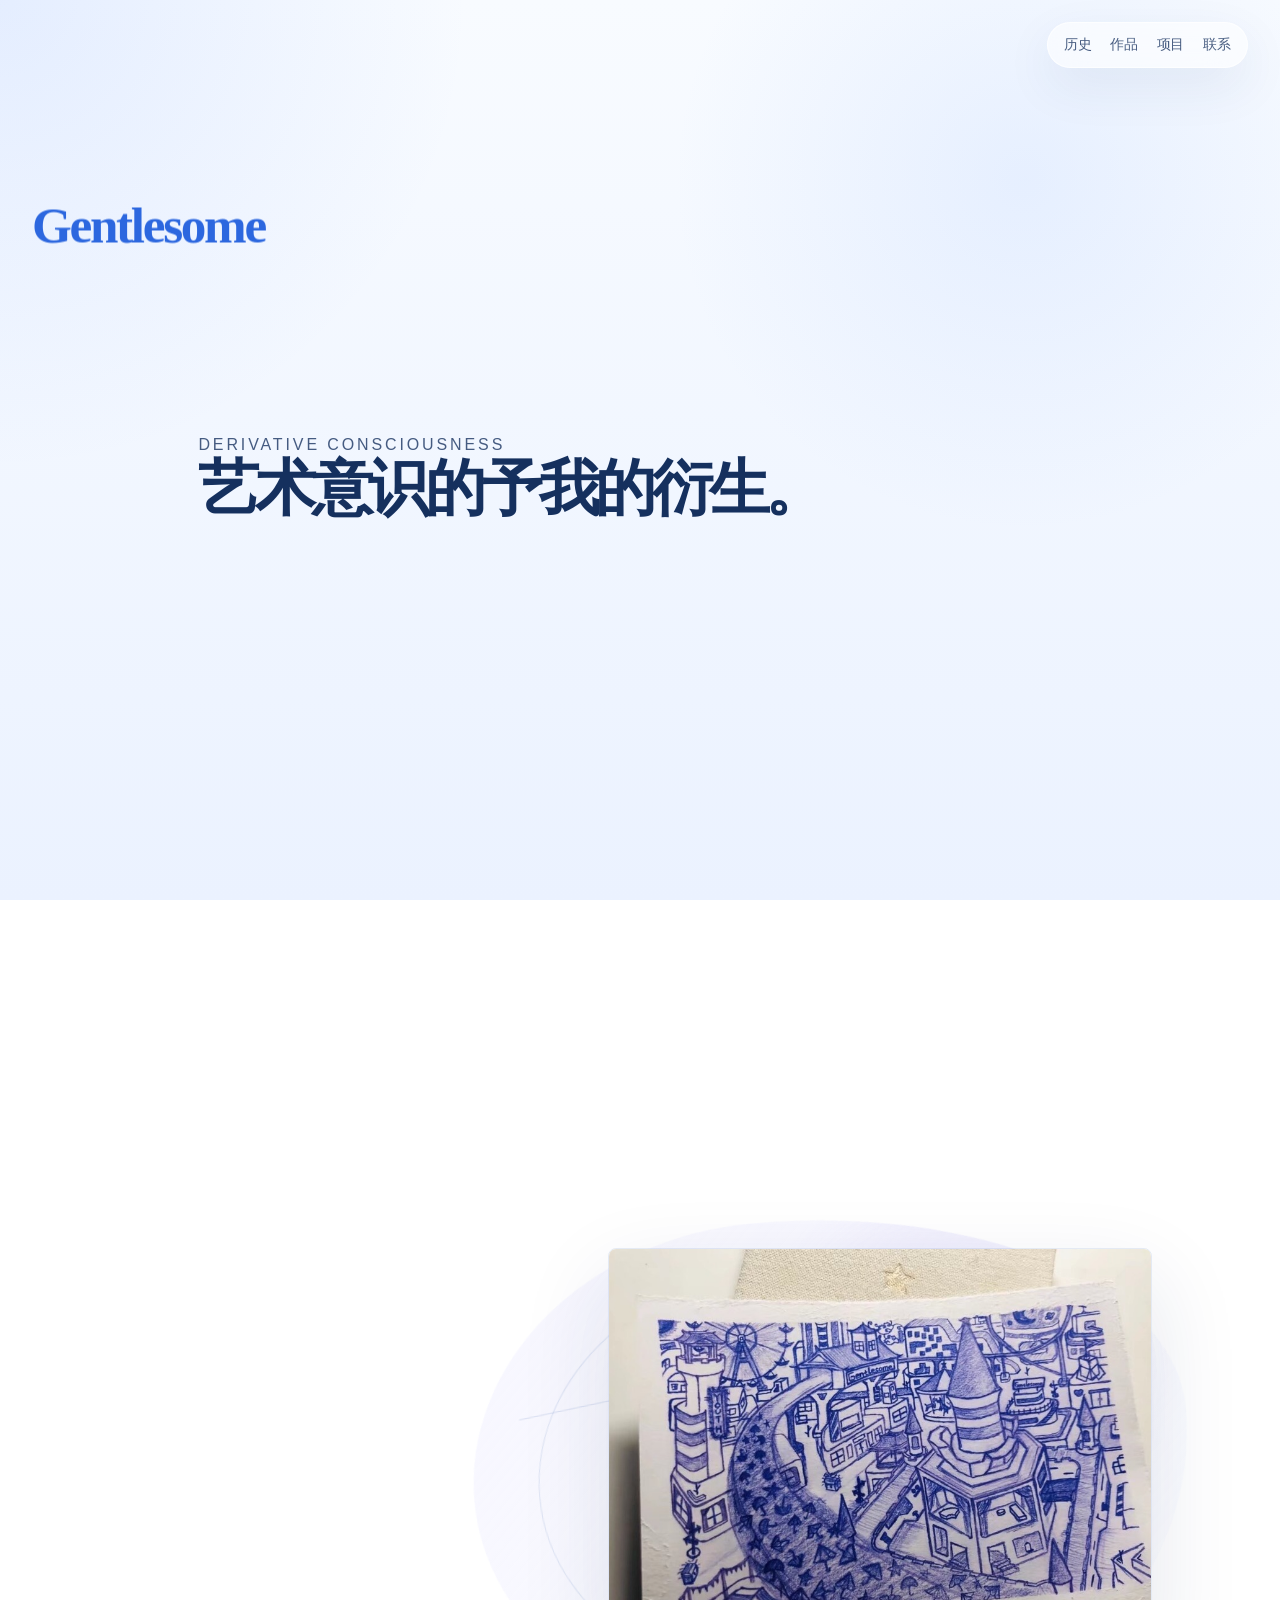
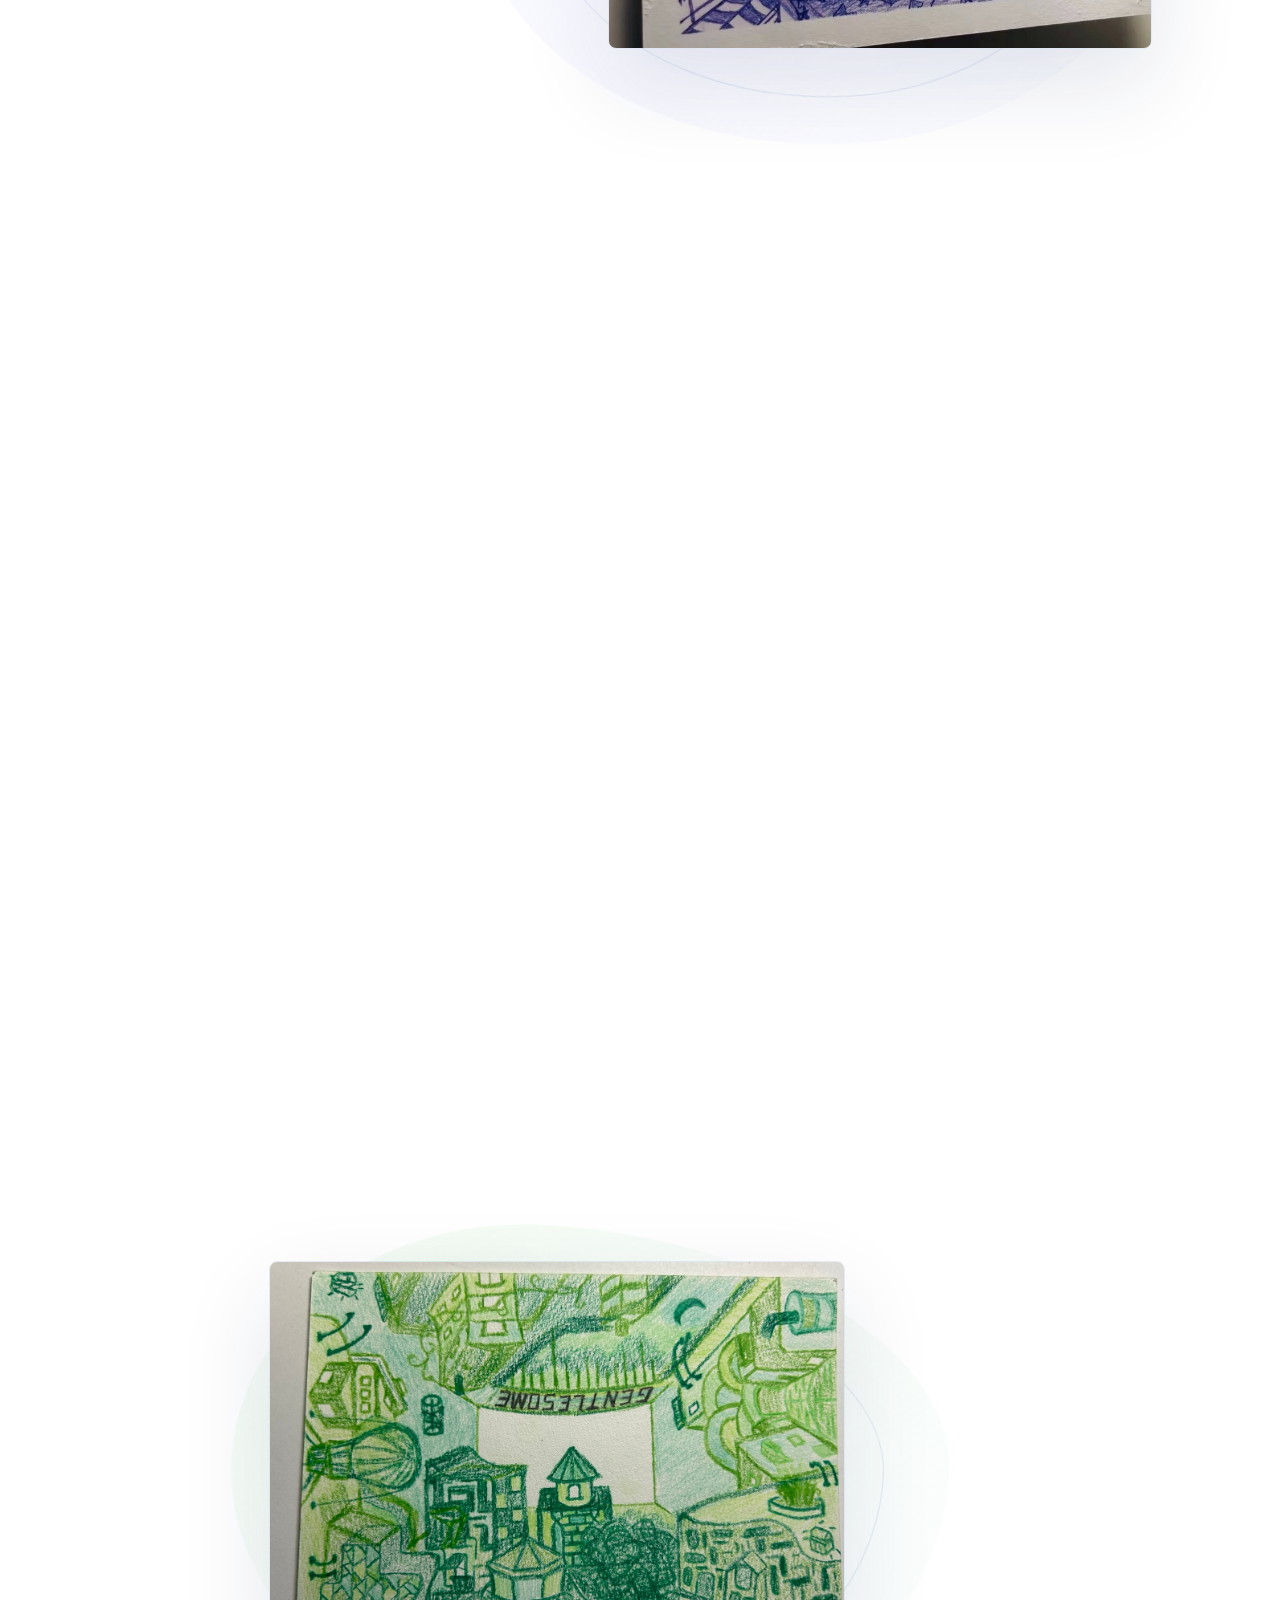
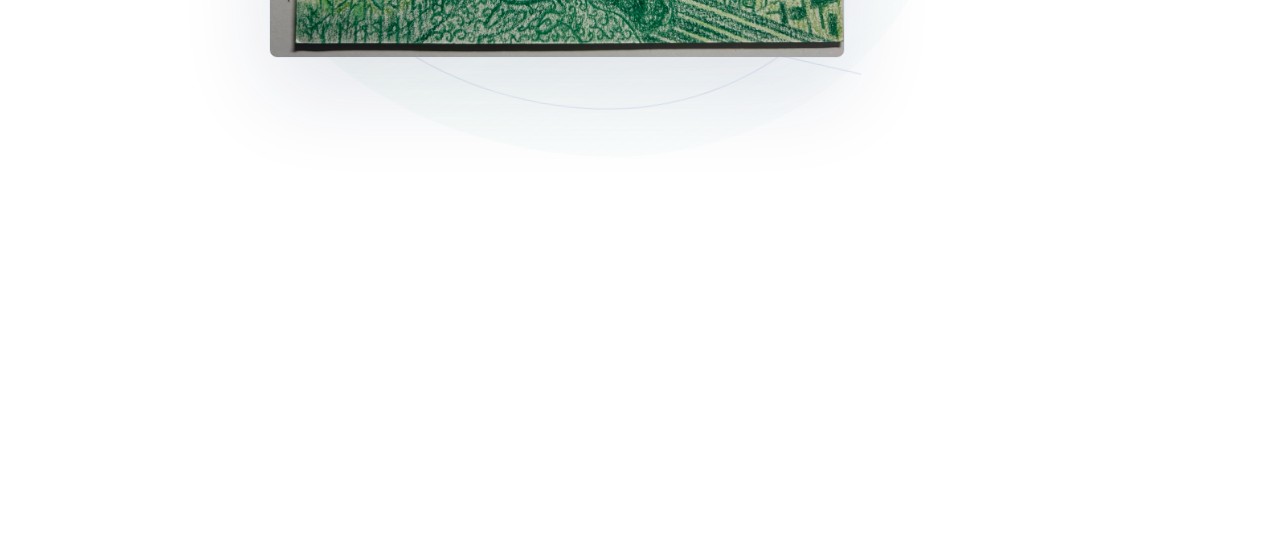
==== art-consciousness.html @ f3c98e78 "Add art consciousness page" ====
<!DOCTYPE html>
<html lang="zh-CN">
  <head>
    <meta charset="UTF-8" />
    <meta name="viewport" content="width=device-width, initial-scale=1.0" />
    <title>Gentlesome · 艺术意识的予我的衍生</title>
    <link rel="stylesheet" href="./styles.css" />
  </head>
  <body class="art-consciousness-page">
    <a class="logo" href="./index.html" aria-label="返回首页" data-logo="Gentlesome">Gentlesome</a>
    <header class="site-header">
      <nav class="site-nav" aria-label="主导航">
        <a href="./history.html">历史</a>
        <a href="./objects-store.html">作品</a>
        <a href="./programs.html">项目</a>
        <button type="button" data-open-contact>联系</button>
      </nav>
    </header>

    <main class="art-consciousness-main" data-art-consciousness>
      <section class="panel art-consciousness-intro">
        <div class="editor-intro reveal page-intro">
          <p class="eyebrow">Derivative Consciousness</p>
          <h1>艺术意识的予我的衍生。</h1>
        </div>
      </section>

      <section class="art-piece art-piece-purple" data-art-tone="purple">
        <div class="art-field" aria-hidden="true">
          <span class="art-field-line art-field-line-a"></span>
          <span class="art-field-line art-field-line-b"></span>
        </div>
        <figure class="art-piece-frame reveal">
          <img class="art-crop-purple" src="./assets/art-consciousness-purple.jpeg" alt="紫蓝色线描城市作品" />
        </figure>
      </section>

      <section class="art-piece art-piece-green" data-art-tone="green">
        <div class="art-field" aria-hidden="true">
          <span class="art-field-line art-field-line-a"></span>
          <span class="art-field-line art-field-line-b"></span>
        </div>
        <figure class="art-piece-frame reveal">
          <img class="art-crop-green" src="./assets/art-consciousness-green.jpeg" alt="绿色线描城市作品" />
        </figure>
      </section>
    </main>

    <div class="contact-modal" data-contact-modal hidden>
      <div class="contact-backdrop" data-close-contact></div>
      <section class="contact-panel" role="dialog" aria-modal="true" aria-labelledby="contact-title">
        <button type="button" class="contact-close" aria-label="关闭" data-close-contact>
          ×
        </button>
        <p class="contact-kicker">Contact Path</p>
        <h2 id="contact-title">微信联系方式</h2>
        <p class="contact-id">Gentles_jin7</p>
      </section>
    </div>

    <script src="./script.js"></script>
  </body>
</html>
---- styles.css ----
:root {
  --ink: #15305e;
  --ink-soft: rgba(21, 48, 94, 0.78);
  --blue: #2c67df;
  --blue-deep: #0f2c61;
  --line: rgba(39, 82, 163, 0.16);
  --line-strong: rgba(39, 82, 163, 0.32);
  --paper: rgba(255, 255, 255, 0.8);
  --paper-strong: rgba(255, 255, 255, 0.96);
  --sky-top: #f8fbff;
  --sky-bottom: #ebf2ff;
  --glow: rgba(98, 143, 255, 0.22);
  --shadow-soft: 0 24px 60px rgba(42, 74, 138, 0.12);
  --shadow-deep: 0 42px 120px rgba(27, 51, 101, 0.18);
  --radius-xl: 36px;
  --radius-lg: 26px;
  --radius-md: 20px;
  --max-width: 1200px;
}

* {
  box-sizing: border-box;
}

html {
  scroll-behavior: smooth;
}

body {
  margin: 0;
  min-width: 320px;
  font-family: "Avenir Next", "Helvetica Neue", "Segoe UI", sans-serif;
  color: var(--ink);
  letter-spacing: -0.018em;
  background:
    radial-gradient(circle at top left, rgba(88, 141, 255, 0.12), transparent 30%),
    radial-gradient(circle at 80% 20%, rgba(135, 177, 255, 0.14), transparent 28%),
    linear-gradient(180deg, var(--sky-top) 0%, var(--sky-bottom) 100%);
  background-attachment: fixed;
  overflow-x: hidden;
}

body::before {
  content: "";
  position: fixed;
  inset: 0;
  z-index: 0;
  pointer-events: none;
  background: var(--art-tone-overlay, linear-gradient(180deg, transparent, transparent));
  opacity: var(--art-tone-opacity, 0);
  transition:
    opacity 980ms cubic-bezier(0.22, 1, 0.36, 1),
    background 980ms cubic-bezier(0.22, 1, 0.36, 1);
}

a {
  color: inherit;
  text-decoration: none;
}

main {
  position: relative;
  z-index: 1;
  width: 100%;
  padding-left: clamp(8.5rem, 13vw, 13rem);
  pointer-events: none;
}

.site-header {
  position: fixed;
  inset: 0;
  z-index: 30;
  pointer-events: none;
}

.logo {
  position: fixed;
  left: 2rem;
  top: 25%;
  display: inline-block;
  font-family: "Times New Roman", "Iowan Old Style", "Baskerville", serif;
  font-size: clamp(2.6rem, 4vw, 4.4rem);
  font-weight: 600;
  letter-spacing: -0.045em;
  line-height: 0.88;
  color: var(--blue);
  white-space: nowrap;
  transform: translateY(-50%);
  opacity: var(--logo-opacity, 1);
  filter: blur(var(--logo-blur, 0px));
  isolation: isolate;
  text-shadow: 0 0 0 rgba(125, 175, 255, 0);
  will-change: opacity, filter;
  z-index: 0;
  pointer-events: auto;
  transition:
    opacity 420ms cubic-bezier(0.22, 1, 0.36, 1),
    filter 420ms cubic-bezier(0.22, 1, 0.36, 1),
    color 240ms ease,
    text-shadow 320ms ease;
}

.logo::after {
  content: attr(data-logo);
  position: absolute;
  inset: 0;
  color: transparent;
  opacity: 0;
  pointer-events: none;
  background:
    linear-gradient(
      115deg,
      rgba(255, 255, 255, 0) 24%,
      rgba(255, 255, 255, 0.12) 40%,
      rgba(255, 255, 255, 0.72) 50%,
      rgba(177, 205, 255, 0.46) 58%,
      rgba(255, 255, 255, 0) 74%
    );
  background-size: 205% 100%;
  background-position: 140% 50%;
  -webkit-background-clip: text;
  background-clip: text;
}

.logo:hover,
.logo:focus-visible {
  color: #3a73e8;
  text-shadow:
    0 0 12px rgba(122, 171, 255, 0.24),
    0 0 28px rgba(86, 138, 255, 0.09);
}

.logo:hover::after,
.logo:focus-visible::after {
  animation: logo-shine 2.55s ease-in-out infinite;
}

.site-nav {
  position: absolute;
  top: 1.35rem;
  right: 2rem;
  display: flex;
  gap: 1.2rem;
  padding: 0.78rem 1rem;
  border-radius: 999px;
  font-size: 0.9rem;
  letter-spacing: -0.03em;
  color: var(--ink-soft);
  pointer-events: auto;
  backdrop-filter: blur(18px);
  background: rgba(255, 255, 255, 0.58);
  border: 1px solid rgba(255, 255, 255, 0.7);
  box-shadow: 0 18px 50px rgba(33, 63, 119, 0.08);
}

.site-nav a,
.site-nav button {
  position: relative;
}

.site-nav button {
  appearance: none;
  border: 0;
  padding: 0;
  font: inherit;
  color: inherit;
  background: transparent;
  cursor: pointer;
}

.site-nav a::after,
.site-nav button::after {
  content: "";
  position: absolute;
  left: 0;
  bottom: -0.35rem;
  width: 100%;
  height: 1px;
  background: var(--blue);
  transform: scaleX(0);
  transform-origin: left;
  transition: transform 220ms ease;
}

.site-nav a:hover::after,
.site-nav a:focus-visible::after,
.site-nav button:hover::after,
.site-nav button:focus-visible::after {
  transform: scaleX(1);
}

@keyframes logo-shine {
  0% {
    opacity: 0;
    background-position: 140% 50%;
  }

  16% {
    opacity: 0.4;
  }

  48% {
    opacity: 0.72;
    background-position: 20% 50%;
  }

  72% {
    opacity: 0;
    background-position: -28% 50%;
  }

  100% {
    opacity: 0;
    background-position: -28% 50%;
  }
}

.panel {
  position: relative;
  width: 100%;
  min-height: 100vh;
  padding: 7.75rem 2rem 4rem;
  pointer-events: none;
}

.panel > * {
  pointer-events: auto;
}

.hero {
  display: grid;
  grid-template-columns: minmax(0, 1fr) minmax(0, 1.1fr);
  gap: 3.2rem;
  align-items: center;
  max-width: var(--max-width);
  margin: 0 auto;
}

.hero-copy,
.section-copy,
.statement-shell {
  max-width: 560px;
}

.hero-copy {
  padding-top: 2rem;
}

.eyebrow {
  margin: 0 0 1rem;
  font-size: 0.82rem;
  letter-spacing: 0.18em;
  text-transform: uppercase;
  color: rgba(33, 76, 154, 0.65);
}

.hero h1,
.section-copy h2,
.statement-shell h2 {
  margin: 0;
  letter-spacing: -0.08em;
}

.hero h1 {
  font-size: clamp(3rem, 5.6vw, 5rem);
  line-height: 0.98;
  max-width: 11ch;
}

.hero h1 span {
  display: block;
}

.lead,
.section-intro,
.quote,
.frame p,
.feature-card p,
.depth-card p {
  font-size: 1rem;
  line-height: 1.56;
  color: var(--ink-soft);
}

.lead {
  max-width: 31rem;
  margin: 1.6rem 0 0;
}

.hero-actions {
  display: flex;
  flex-wrap: wrap;
  gap: 1rem;
  margin-top: 2rem;
}

.button {
  display: inline-flex;
  align-items: center;
  justify-content: center;
  min-height: 3rem;
  padding: 0.9rem 1.35rem;
  border-radius: 999px;
  font-size: 0.95rem;
  letter-spacing: -0.03em;
  transition:
    transform 220ms ease,
    box-shadow 220ms ease,
    background 220ms ease;
}

.button:hover,
.button:focus-visible {
  transform: translateY(-2px);
}

.button-primary {
  color: #fff;
  background: linear-gradient(135deg, #1a59d9, #5a8fff);
  box-shadow: 0 16px 40px rgba(42, 88, 189, 0.22);
}

.button-secondary {
  color: var(--ink);
  background: rgba(255, 255, 255, 0.72);
  border: 1px solid rgba(45, 99, 201, 0.18);
}

.hero-stage {
  position: relative;
  min-height: auto;
  padding: 1.2rem 0 0;
  display: grid;
  gap: 1rem;
  justify-items: end;
}

.orb {
  position: absolute;
  border-radius: 50%;
  filter: blur(10px);
}

.orb-a {
  top: 5%;
  right: 12%;
  width: 14rem;
  height: 14rem;
  background: radial-gradient(circle, rgba(116, 164, 255, 0.38), transparent 70%);
}

.orb-b {
  bottom: 18%;
  left: 2%;
  width: 18rem;
  height: 18rem;
  background: radial-gradient(circle, rgba(156, 201, 255, 0.28), transparent 72%);
}

.orb-c {
  bottom: 6%;
  right: 16%;
  width: 11rem;
  height: 11rem;
  background: radial-gradient(circle, rgba(64, 119, 235, 0.24), transparent 68%);
}

.frame,
.depth-card,
.statement-shell,
.feature-card {
  backdrop-filter: blur(18px);
  background:
    linear-gradient(180deg, rgba(255, 255, 255, 0.96), rgba(244, 249, 255, 0.78));
  border: 1px solid rgba(255, 255, 255, 0.72);
  box-shadow: var(--shadow-soft);
}

.panel-link {
  display: block;
  position: relative;
  color: inherit;
  cursor: pointer;
  outline: none;
  isolation: isolate;
  transition:
    transform 520ms cubic-bezier(0.2, 0.72, 0.16, 1),
    border-color 520ms cubic-bezier(0.2, 0.72, 0.16, 1),
    box-shadow 520ms cubic-bezier(0.2, 0.72, 0.16, 1),
    background 520ms cubic-bezier(0.2, 0.72, 0.16, 1);
}

.panel-link::after {
  content: "";
  position: absolute;
  inset: 1px;
  border-radius: inherit;
  pointer-events: none;
  background:
    linear-gradient(135deg, rgba(255, 255, 255, 0.46), rgba(99, 145, 255, 0.1) 48%, rgba(255, 255, 255, 0));
  opacity: 0;
  transition: opacity 520ms cubic-bezier(0.2, 0.72, 0.16, 1);
  z-index: -1;
}

.panel-link:hover,
.panel-link:focus-visible {
  transform: translateY(-5px);
  border-color: rgba(94, 137, 220, 0.42);
  box-shadow:
    0 28px 72px rgba(42, 74, 138, 0.16),
    0 0 0 1px rgba(92, 134, 218, 0.08);
}

.panel-link:hover::after,
.panel-link:focus-visible::after {
  opacity: 1;
}

.panel-link:active {
  transform: translateY(-2px) scale(0.996);
  transition-duration: 160ms;
}

.panel-link h2,
.panel-link h3,
.panel-link p,
.panel-link span {
  transition:
    color 520ms cubic-bezier(0.2, 0.72, 0.16, 1),
    opacity 520ms cubic-bezier(0.2, 0.72, 0.16, 1);
}

.panel-link:hover h2,
.panel-link:hover h3,
.panel-link:focus-visible h2,
.panel-link:focus-visible h3 {
  color: #1e56be;
}

.panel-link:hover p,
.panel-link:focus-visible p {
  color: rgba(21, 48, 94, 0.86);
}

.frame {
  position: relative;
  width: min(25rem, 100%);
  padding: 1.8rem;
  border-radius: var(--radius-xl);
  overflow: hidden;
}

.frame-left {
  left: auto;
  top: auto;
  z-index: auto;
  --base-transform: none;
}

.frame-center {
  left: auto;
  top: auto;
  padding: 2rem;
  width: min(25rem, 100%);
  z-index: auto;
  --base-transform: none;
}

.frame-right {
  left: auto;
  top: auto;
  right: auto;
  bottom: auto;
  z-index: auto;
  --base-transform: none;
}

.frame-label,
.depth-kicker,
.feature-index {
  display: inline-block;
  font-size: 0.76rem;
  letter-spacing: 0.15em;
  text-transform: uppercase;
  color: rgba(33, 76, 154, 0.72);
}

.frame h2,
.feature-card h3,
.depth-card h3 {
  margin: 0.9rem 0 0;
  font-size: clamp(1.6rem, 3vw, 2.2rem);
  line-height: 1.08;
  letter-spacing: -0.07em;
}

.frame p,
.feature-card p,
.depth-card p {
  margin: 1rem 0 0;
}

.frame p {
  max-width: 15rem;
}

.card-link {
  display: inline-block;
  margin-top: 0.9rem;
  color: #2f6fe9;
  font-size: 0.93rem;
  letter-spacing: -0.02em;
  transition:
    color 360ms ease,
    opacity 360ms ease;
}

.card-link:hover,
.card-link:focus-visible {
  color: #4b86f2;
  opacity: 0.86;
}

.manifesto,
.statement,
.contact {
  display: flex;
  align-items: center;
  justify-content: center;
}

.section-copy h2,
.statement-shell h2 {
  font-size: clamp(2.8rem, 5vw, 5rem);
  line-height: 0.98;
  max-width: 11ch;
}

.quote {
  max-width: 42rem;
  margin-top: 1.35rem;
  font-size: clamp(1.1rem, 2vw, 1.45rem);
}

.manifesto .section-copy h2 {
  max-width: none;
  white-space: nowrap;
}

.collections {
  max-width: var(--max-width);
  margin: 0 auto;
}

.card-grid {
  margin-top: 3rem;
  display: grid;
  grid-template-columns: repeat(12, minmax(0, 1fr));
  gap: 1.2rem;
}

.feature-card {
  padding: 1.65rem;
  border-radius: var(--radius-lg);
  min-height: 100%;
}

.feature-card:nth-child(1),
.feature-card:nth-child(4) {
  grid-column: span 5;
}

.feature-card:nth-child(2),
.feature-card:nth-child(3),
.feature-card:nth-child(5) {
  grid-column: span 4;
}

.perspective {
  max-width: var(--max-width);
  margin: 0 auto;
  min-height: auto;
  padding-bottom: 1.5rem;
}

.perspective-stage {
  position: relative;
  min-height: 41rem;
  margin-top: 2rem;
  border-radius: 44px;
  overflow: hidden;
  background:
    radial-gradient(circle at 20% 20%, rgba(144, 185, 255, 0.32), transparent 28%),
    radial-gradient(circle at 75% 28%, rgba(77, 127, 235, 0.24), transparent 30%),
    linear-gradient(180deg, rgba(251, 253, 255, 0.86), rgba(228, 239, 255, 0.9));
  border: 1px solid rgba(255, 255, 255, 0.62);
  box-shadow: var(--shadow-deep);
}

.perspective-redesign .section-copy {
  max-width: 660px;
}

.perspective-ribbon {
  min-height: 36rem;
  border-radius: 46px;
  background:
    linear-gradient(115deg, rgba(255, 255, 255, 0.82), rgba(226, 239, 255, 0.88)),
    repeating-linear-gradient(
      90deg,
      rgba(72, 119, 209, 0.08) 0,
      rgba(72, 119, 209, 0.08) 1px,
      transparent 1px,
      transparent 9rem
    );
}

.perspective-ribbon::before {
  background:
    linear-gradient(90deg, transparent 0%, rgba(44, 103, 223, 0.18) 49%, rgba(44, 103, 223, 0.18) 51%, transparent 100%),
    linear-gradient(180deg, rgba(255, 255, 255, 0.24), transparent 38%);
}

.perspective-ribbon .depth-card {
  min-height: 12.5rem;
}

.perspective-ribbon .depth-card-far {
  left: 6%;
  top: 12%;
}

.perspective-ribbon .depth-card-mid {
  right: 8%;
  top: 38%;
}

.perspective-ribbon .depth-card-near {
  left: 18%;
  bottom: 8%;
}

.perspective-stage::before,
.perspective-stage::after {
  content: "";
  position: absolute;
  inset: 0;
  pointer-events: none;
}

.perspective-stage::before {
  background:
    linear-gradient(180deg, rgba(255, 255, 255, 0.18), transparent 30%),
    linear-gradient(90deg, transparent 0%, rgba(255, 255, 255, 0.3) 50%, transparent 100%);
}

.perspective-stage::after {
  background:
    repeating-linear-gradient(
      90deg,
      rgba(255, 255, 255, 0.12) 0,
      rgba(255, 255, 255, 0.12) 1px,
      transparent 1px,
      transparent 12%
    );
  opacity: 0.45;
}

.depth-card {
  position: absolute;
  width: min(23rem, calc(100% - 2.5rem));
  padding: 1.8rem;
  border-radius: 30px;
}

.depth-card-far {
  left: 7%;
  top: 16%;
  --base-transform: translate3d(0, 0, -120px) scale(0.96);
}

.depth-card-mid {
  right: 10%;
  top: 32%;
  --base-transform: translate3d(0, 0, -30px) scale(1);
}

.depth-card-near {
  left: 22%;
  bottom: 10%;
  --base-transform: translate3d(0, 0, 20px) scale(1.04);
  box-shadow: var(--shadow-deep);
}

.statement-shell {
  width: min(100%, 64rem);
  padding: 2.7rem;
  border-radius: 42px;
}

.statement {
  min-height: auto;
  padding-top: 0.5rem;
  padding-bottom: 4.25rem;
}

.contact .section-copy {
  max-width: 44rem;
}

.depth-layer {
  transform: var(--base-transform);
  will-change: auto;
}

.reveal {
  opacity: 0;
  transform: translateY(34px);
  transition:
    opacity 700ms ease,
    transform 700ms cubic-bezier(0.2, 0.7, 0.1, 1);
}

.reveal.is-visible {
  opacity: 1;
  transform: translateY(0);
}

.contact-modal[hidden] {
  display: none;
}

.contact-modal {
  position: fixed;
  inset: 0;
  z-index: 80;
}

.contact-backdrop {
  position: absolute;
  inset: 0;
  background: rgba(11, 23, 48, 0.18);
  backdrop-filter: blur(4px);
}

.contact-panel {
  position: relative;
  z-index: 1;
  width: min(29rem, calc(100% - 2rem));
  margin: 16vh auto 0;
  padding: 1.2rem 1.2rem 1.4rem;
  border-radius: 22px;
  border: 1px solid rgba(255, 255, 255, 0.74);
  background:
    linear-gradient(180deg, rgba(255, 255, 255, 0.94), rgba(241, 248, 255, 0.86));
  box-shadow: 0 26px 60px rgba(22, 44, 90, 0.16);
}

.contact-close {
  position: absolute;
  top: 0.65rem;
  right: 0.8rem;
  border: 0;
  background: transparent;
  color: rgba(26, 56, 111, 0.62);
  font-size: 1.5rem;
  cursor: pointer;
}

.contact-kicker {
  margin: 0;
  font-size: 0.78rem;
  letter-spacing: 0.14em;
  text-transform: uppercase;
  color: rgba(33, 76, 154, 0.62);
}

.contact-panel h2 {
  margin: 0.58rem 0 0;
  letter-spacing: -0.04em;
  font-size: clamp(1.3rem, 2vw, 1.8rem);
}

.contact-id {
  margin: 0.72rem 0 0;
  color: #2e6be2;
  font-size: 1.2rem;
}

.art-consciousness-main {
  padding-left: clamp(8.5rem, 13vw, 13rem);
}

.art-consciousness-page {
  --art-tone-overlay: linear-gradient(180deg, transparent, transparent);
  --art-tone-opacity: 0;
}

.art-consciousness-intro {
  display: flex;
  align-items: center;
  min-height: 92vh;
  padding-bottom: 10vh;
}

.art-piece {
  position: relative;
  min-height: 145vh;
  display: flex;
  align-items: center;
  padding: 8rem 2rem 12rem;
  isolation: isolate;
}

.art-piece-purple {
  justify-content: flex-end;
  padding-right: clamp(4rem, 10vw, 11rem);
}

.art-piece-green {
  justify-content: flex-start;
  margin-top: 34vh;
  padding-left: clamp(3rem, 8vw, 9rem);
}

.art-piece-frame {
  position: relative;
  z-index: 2;
  width: min(34rem, 48vw);
  margin: 0;
  padding: 0;
  border-radius: 8px;
  overflow: hidden;
  border: 0.5px solid rgba(39, 82, 163, 0.12);
  box-shadow:
    0 34px 90px rgba(22, 44, 90, 0.12),
    0 0 0 18px rgba(255, 255, 255, 0.05);
}

.art-piece-green .art-piece-frame {
  width: min(36rem, 50vw);
}

.art-piece-frame img {
  display: block;
  width: 100%;
  max-height: 54vh;
  height: auto;
  border-radius: 0;
  transform-origin: center;
}

.art-crop-purple {
  transform: scale(1.18);
}

.art-crop-green {
  transform: scale(1.12);
}

.art-field {
  position: absolute;
  z-index: 1;
  width: min(45rem, 56vw);
  aspect-ratio: 1.36;
  border-radius: 42% 58% 48% 52% / 48% 42% 58% 52%;
  pointer-events: none;
  filter: blur(0.1px);
}

.art-piece-purple .art-field {
  right: clamp(2rem, 7vw, 8rem);
  top: 50%;
  transform: translateY(-50%) rotate(-5deg);
  background:
    radial-gradient(circle at 68% 34%, rgba(197, 188, 244, 0.5), transparent 36%),
    linear-gradient(135deg, rgba(239, 238, 255, 0.52), rgba(229, 238, 255, 0.14));
}

.art-piece-green .art-field {
  left: clamp(1.5rem, 5vw, 6rem);
  top: 50%;
  transform: translateY(-50%) rotate(4deg);
  background:
    radial-gradient(circle at 34% 42%, rgba(185, 224, 191, 0.52), transparent 38%),
    linear-gradient(145deg, rgba(233, 249, 231, 0.5), rgba(228, 240, 255, 0.12));
}

.art-field::before {
  content: "";
  position: absolute;
  inset: 9%;
  border: 0.5px solid rgba(39, 82, 163, 0.12);
  border-radius: inherit;
}

.art-field-line {
  position: absolute;
  height: 0.5px;
  background: rgba(39, 82, 163, 0.14);
  transform-origin: center;
}

.art-field-line-a {
  width: 62%;
  left: 7%;
  top: 28%;
  transform: rotate(-7deg);
}

.art-field-line-b {
  width: 46%;
  right: 10%;
  bottom: 24%;
  transform: rotate(9deg);
}

body[data-art-tone="purple"] {
  --art-tone-overlay:
    radial-gradient(circle at 72% 42%, rgba(190, 184, 244, 0.45), transparent 34%),
    linear-gradient(180deg, rgba(247, 249, 255, 0.08), rgba(232, 230, 255, 0.3) 48%, rgba(235, 242, 255, 0.08));
}

body[data-art-tone="green"] {
  --art-tone-overlay:
    radial-gradient(circle at 32% 48%, rgba(184, 222, 191, 0.45), transparent 36%),
    linear-gradient(180deg, rgba(247, 251, 255, 0.08), rgba(226, 246, 228, 0.3) 52%, rgba(235, 242, 255, 0.08));
}

.editor-main {
  width: min(var(--max-width), 100%);
  margin: 0 auto;
  padding: 10.4rem 2rem 4rem;
}

.editor-main.editor-history {
  display: grid;
  grid-template-columns: minmax(17rem, 0.72fr) minmax(0, 1.65fr);
  gap: 1.4rem;
  align-items: start;
}

.editor-intro {
  max-width: 44rem;
}

.page-intro {
  padding-top: 4.6rem;
}

.editor-intro h1 {
  margin: 0;
  font-size: clamp(2.4rem, 4.8vw, 4.2rem);
  letter-spacing: -0.07em;
  line-height: 1;
}

.editor-intro p {
  margin: 1rem 0 0;
  font-size: 1rem;
  line-height: 1.55;
  color: var(--ink-soft);
}

.editor-grid {
  margin-top: 2rem;
  display: grid;
  gap: 1rem;
}

.editor-card {
  padding: 1.4rem;
  border-radius: var(--radius-lg);
  border: 1px solid rgba(255, 255, 255, 0.72);
  background:
    linear-gradient(180deg, rgba(255, 255, 255, 0.94), rgba(241, 248, 255, 0.82));
  backdrop-filter: blur(14px);
  box-shadow: var(--shadow-soft);
}

.editor-card h2 {
  margin: 0;
  font-size: 1.2rem;
  letter-spacing: -0.04em;
}

.editor-toolbar {
  margin-top: 1rem;
  display: flex;
  flex-wrap: wrap;
  gap: 0.6rem;
}

.ui-btn {
  border: 1px solid rgba(45, 99, 201, 0.2);
  background: rgba(255, 255, 255, 0.68);
  color: #2b5fc0;
  border-radius: 999px;
  font: inherit;
  font-size: 0.88rem;
  padding: 0.42rem 0.76rem;
  cursor: pointer;
  transition:
    transform 320ms ease,
    border-color 320ms ease,
    background-color 320ms ease;
}

.ui-btn:hover,
.ui-btn:focus-visible {
  transform: translateY(-1px);
  border-color: rgba(45, 99, 201, 0.32);
  background: rgba(255, 255, 255, 0.86);
}

.item-list {
  margin-top: 1rem;
  display: grid;
  gap: 0.8rem;
}

.item-row {
  border: 1px solid rgba(42, 87, 165, 0.15);
  border-radius: 16px;
  padding: 0.9rem;
  background: rgba(255, 255, 255, 0.68);
}

.item-row-head {
  display: flex;
  justify-content: space-between;
  gap: 0.6rem;
  align-items: center;
}

.item-title {
  margin: 0;
  font-size: 1.03rem;
  letter-spacing: -0.04em;
}

.item-desc {
  margin: 0.56rem 0 0;
  color: var(--ink-soft);
  font-size: 0.95rem;
  line-height: 1.5;
}

.item-toolbar {
  display: inline-flex;
  gap: 0.44rem;
}

.empty-note {
  margin: 0;
  color: var(--ink-soft);
}

.history-list {
  margin-top: 1.4rem;
  display: grid;
  gap: 0.85rem;
}

.history-item {
  padding: 1rem;
  border: 1px solid rgba(42, 87, 165, 0.15);
  border-radius: 16px;
  background: rgba(255, 255, 255, 0.72);
}

.history-item h3 {
  margin: 0;
  font-size: 1.02rem;
  letter-spacing: -0.03em;
}

.history-item p {
  margin: 0.58rem 0 0;
  color: var(--ink-soft);
}

.manifesto-artwork {
  margin: 0;
}

.manifesto-artwork img {
  display: block;
  width: 100%;
  border-radius: 18px;
  box-shadow: var(--shadow-deep);
}

.manifesto-artwork figcaption {
  display: grid;
  gap: 0.48rem;
  margin-top: 0.86rem;
  color: rgba(21, 48, 94, 0.72);
  font-size: 0.92rem;
}

.art-title,
.art-author {
  color: rgba(21, 48, 94, 0.8);
  letter-spacing: -0.035em;
}

.art-title {
  font-size: 1rem;
}

.art-wish {
  max-width: 56rem;
  color: rgba(21, 48, 94, 0.76);
  font-size: clamp(0.95rem, 1.5vw, 1.08rem);
  line-height: 1.7;
  letter-spacing: -0.025em;
}

.art-author {
  justify-self: end;
}

.manifesto-origin p {
  margin: 0.8rem 0 0;
  color: var(--ink-soft);
  line-height: 1.6;
}

.manifesto-combined {
  display: block;
}

.manifesto-combined .manifesto-origin {
  margin-top: 1rem;
  padding: 1.2rem;
  border-radius: 22px;
  background:
    radial-gradient(circle at 18% 10%, rgba(153, 190, 255, 0.2), transparent 34%),
    linear-gradient(180deg, rgba(255, 255, 255, 0.72), rgba(235, 244, 255, 0.62));
  border: 1px solid rgba(255, 255, 255, 0.68);
}

.archive-head {
  display: flex;
  align-items: flex-start;
  justify-content: space-between;
  gap: 1rem;
}

.archive-head .eyebrow {
  margin-bottom: 0.35rem;
}

.spirit-archive {
  grid-column: 1 / -1;
}

.spirit-list .item-row {
  background:
    linear-gradient(180deg, rgba(255, 255, 255, 0.78), rgba(244, 249, 255, 0.62));
}

.item-source {
  display: block;
  margin-top: 0.72rem;
  color: rgba(33, 76, 154, 0.65);
  font-size: 0.86rem;
}

.carry-editor-grid {
  grid-template-columns: minmax(0, 1.15fr) minmax(14rem, 0.42fr);
  align-items: stretch;
}

.carry-control-card {
  position: relative;
  overflow: hidden;
}

.carry-control-card::before {
  content: "";
  position: absolute;
  inset: 0;
  pointer-events: none;
  background:
    linear-gradient(120deg, rgba(255, 255, 255, 0.2), transparent 34%),
    radial-gradient(circle at 100% 0%, rgba(65, 121, 236, 0.12), transparent 36%);
}

.carry-atmosphere {
  display: grid;
  gap: 0.7rem;
  align-content: center;
  padding: 1.2rem;
  border-radius: var(--radius-lg);
  border: 1px solid rgba(255, 255, 255, 0.7);
  background:
    linear-gradient(180deg, rgba(255, 255, 255, 0.58), rgba(229, 240, 255, 0.48)),
    repeating-linear-gradient(
      180deg,
      rgba(44, 103, 223, 0.06) 0,
      rgba(44, 103, 223, 0.06) 1px,
      transparent 1px,
      transparent 2.4rem
    );
  box-shadow: var(--shadow-soft);
}

.carry-atmosphere span {
  display: block;
  padding: 0.72rem 0.8rem;
  border-radius: 999px;
  color: rgba(21, 48, 94, 0.68);
  font-size: 0.78rem;
  letter-spacing: 0.13em;
  text-transform: uppercase;
  background: rgba(255, 255, 255, 0.6);
  border: 1px solid rgba(255, 255, 255, 0.72);
}

body[data-layout="carry"] .item-list {
  counter-reset: carry-item;
}

body[data-layout="carry"] .item-row {
  position: relative;
  overflow: hidden;
  padding: 1.12rem 1rem 1rem 4.6rem;
  min-height: 8.2rem;
  transition:
    transform 420ms cubic-bezier(0.2, 0.72, 0.16, 1),
    box-shadow 420ms cubic-bezier(0.2, 0.72, 0.16, 1);
}

body[data-layout="carry"] .item-row:hover {
  transform: translateY(-3px);
  box-shadow: 0 18px 46px rgba(42, 74, 138, 0.12);
}

body[data-layout="carry"] .item-row::before {
  counter-increment: carry-item;
  content: counter(carry-item, decimal-leading-zero);
  position: absolute;
  left: 1rem;
  top: 1rem;
  color: rgba(44, 103, 223, 0.52);
  font-family: "Times New Roman", "Iowan Old Style", "Baskerville", serif;
  font-size: 1.8rem;
  line-height: 1;
}

body[data-layout="carry"] .item-row:nth-child(1) {
  background:
    radial-gradient(circle at 100% 0%, rgba(95, 145, 255, 0.18), transparent 34%),
    rgba(255, 255, 255, 0.72);
}

body[data-layout="carry"] .item-row:nth-child(2) {
  background:
    linear-gradient(115deg, rgba(255, 255, 255, 0.72), rgba(229, 243, 255, 0.84)),
    repeating-linear-gradient(90deg, rgba(44, 103, 223, 0.05) 0, rgba(44, 103, 223, 0.05) 1px, transparent 1px, transparent 1.2rem);
}

body[data-layout="carry"] .item-row:nth-child(3) {
  background:
    radial-gradient(circle at 12% 100%, rgba(62, 116, 226, 0.14), transparent 36%),
    linear-gradient(180deg, rgba(255, 255, 255, 0.76), rgba(240, 247, 255, 0.78));
}

body[data-layout="carry"] .item-row:nth-child(4) {
  background:
    linear-gradient(90deg, rgba(255, 255, 255, 0.78), rgba(234, 244, 255, 0.7)),
    repeating-linear-gradient(180deg, rgba(31, 74, 154, 0.05) 0, rgba(31, 74, 154, 0.05) 1px, transparent 1px, transparent 1.05rem);
}

body[data-layout="carry"] .item-row:nth-child(5) {
  background:
    radial-gradient(circle at 78% 20%, rgba(118, 165, 255, 0.24), transparent 32%),
    linear-gradient(150deg, rgba(255, 255, 255, 0.76), rgba(229, 240, 255, 0.72));
}

.section-entry {
  margin-top: 1rem;
}

.works-gallery h2 {
  margin-bottom: 0.9rem;
}

.works-grid {
  display: grid;
  grid-template-columns: repeat(3, minmax(0, 1fr));
  gap: 0.8rem;
}

.work-item {
  border: 1px solid rgba(42, 87, 165, 0.14);
  border-radius: 16px;
  padding: 0.8rem;
  background: rgba(255, 255, 255, 0.64);
}

.work-item h3 {
  margin: 0.7rem 0 0;
  font-size: 0.98rem;
  letter-spacing: -0.03em;
}

.work-item p {
  margin: 0.46rem 0 0;
  font-size: 0.9rem;
  line-height: 1.46;
  color: var(--ink-soft);
}

.work-visual {
  border-radius: 12px;
  min-height: 8.8rem;
  border: 1px solid rgba(255, 255, 255, 0.74);
  box-shadow: 0 10px 24px rgba(34, 63, 121, 0.12);
}

.work-visual-a {
  background:
    radial-gradient(circle at 26% 22%, rgba(160, 202, 255, 0.58), transparent 38%),
    linear-gradient(155deg, #f6faff 0%, #dfeeff 55%, #fafdff 100%);
}

.work-visual-b {
  background:
    radial-gradient(circle at 80% 70%, rgba(84, 142, 245, 0.35), transparent 42%),
    linear-gradient(155deg, #f9fcff 0%, #ebf4ff 54%, #f6fbff 100%);
}

.work-visual-c {
  background:
    radial-gradient(circle at 48% 30%, rgba(121, 174, 255, 0.36), transparent 42%),
    linear-gradient(155deg, #f7fbff 0%, #e5f1ff 55%, #fbfdff 100%);
}

.work-note {
  margin: 0.8rem 0 0;
  color: rgba(21, 48, 94, 0.6);
  font-size: 0.84rem;
}

body[data-layout="objects"] .editor-main {
  max-width: 980px;
}

body[data-layout="objects"] .editor-grid {
  grid-template-columns: 1fr;
}

body[data-layout="programs"] .editor-main {
  max-width: 1060px;
}

body[data-layout="programs"] .editor-grid {
  grid-template-columns: repeat(2, minmax(0, 1fr));
}

body[data-layout="programs"] .editor-card {
  min-height: 420px;
}

body[data-layout="carry"] .editor-main {
  max-width: 1120px;
}

body[data-layout="carry"] .editor-grid {
  grid-template-columns: minmax(0, 1.15fr) minmax(14rem, 0.42fr);
  justify-content: end;
}

body[data-layout="carry"] .editor-intro {
  max-width: 36rem;
}

@media (max-width: 1100px) {
  main {
    padding-left: 0;
  }

  .logo {
    left: 1.4rem;
    font-size: clamp(2.1rem, 5vw, 3.2rem);
  }

  .site-nav {
    right: 1.4rem;
  }

  .hero {
    grid-template-columns: 1fr;
  }

  .hero-stage {
    min-height: 34rem;
    padding: 0;
  }

  .frame {
    width: min(23rem, 92%);
  }

  .card-grid {
    grid-template-columns: repeat(2, minmax(0, 1fr));
  }

  .editor-main.editor-history {
    grid-template-columns: 1fr;
  }

  .works-grid {
    grid-template-columns: repeat(2, minmax(0, 1fr));
  }

  .feature-card,
  .feature-card:nth-child(1),
  .feature-card:nth-child(2),
  .feature-card:nth-child(3),
  .feature-card:nth-child(4),
  .feature-card:nth-child(5) {
    grid-column: span 1;
  }

  .art-consciousness-main {
    padding-left: 0;
  }

  .art-piece-frame,
  .art-piece-green .art-piece-frame {
    width: min(70vw, 36rem);
  }

  .art-piece-purple,
  .art-piece-green {
    padding-left: 2rem;
    padding-right: 2rem;
  }

  .art-field {
    width: min(78vw, 40rem);
  }
}

@media (max-width: 760px) {
  .site-header {
    top: 0;
    bottom: auto;
    display: flex;
    align-items: center;
    justify-content: flex-end;
    padding: 1rem 1rem 1rem 7rem;
    pointer-events: auto;
    backdrop-filter: blur(18px);
    background: linear-gradient(180deg, rgba(248, 251, 255, 0.84), rgba(248, 251, 255, 0.32));
    border-bottom: 1px solid rgba(255, 255, 255, 0.28);
  }

  .site-nav {
    position: static;
    gap: 0.8rem;
    font-size: 0.82rem;
    padding: 0;
    border: 0;
    background: transparent;
    box-shadow: none;
    backdrop-filter: none;
  }

  .panel {
    padding: 7rem 1rem 3.5rem;
  }

  .logo {
    position: fixed;
    left: 1rem;
    top: 1.1rem;
    transform: none;
    z-index: 31;
    opacity: 1;
    filter: none;
    font-size: 1.85rem;
    line-height: 0.92;
  }

  .hero h1 {
    max-width: 100%;
  }

  .hero-stage {
    min-height: 30rem;
  }

  .frame {
    position: relative;
    width: 100%;
    left: auto;
    right: auto;
    top: auto;
    bottom: auto;
    margin-bottom: 1rem;
  }

  .frame-center {
    transform: none;
  }

  .hero-stage {
    display: flex;
    flex-direction: column;
  }

  .orb {
    display: none;
  }

  .perspective-stage {
    min-height: auto;
    padding: 1rem;
  }

  .depth-card {
    position: relative;
    inset: auto;
    width: 100%;
    margin-bottom: 1rem;
  }

  .statement-shell {
    padding: 2rem 1.3rem;
  }

  .editor-main {
    padding: 6.8rem 1rem 3rem;
  }

  .art-consciousness-intro {
    min-height: 84vh;
  }

  .art-piece {
    min-height: 125vh;
    padding: 5rem 1rem 7rem;
    justify-content: center;
  }

  .art-piece-green {
    margin-top: 18vh;
  }

  .art-piece-frame,
  .art-piece-green .art-piece-frame {
    width: min(82vw, 28rem);
  }

  .art-field {
    width: 88vw;
    left: 50% !important;
    right: auto !important;
    transform: translate(-50%, -50%) rotate(-3deg) !important;
  }

  .works-grid {
    grid-template-columns: 1fr;
  }

  body[data-layout="programs"] .editor-grid {
    grid-template-columns: 1fr;
  }
}

@media (prefers-reduced-motion: reduce) {
  html {
    scroll-behavior: auto;
  }

  .reveal,
  .button,
  .depth-layer,
  .site-nav a::after {
    transition: none;
  }

  .depth-layer,
  .reveal,
  .reveal.is-visible {
    transform: none;
    opacity: 1;
  }
}
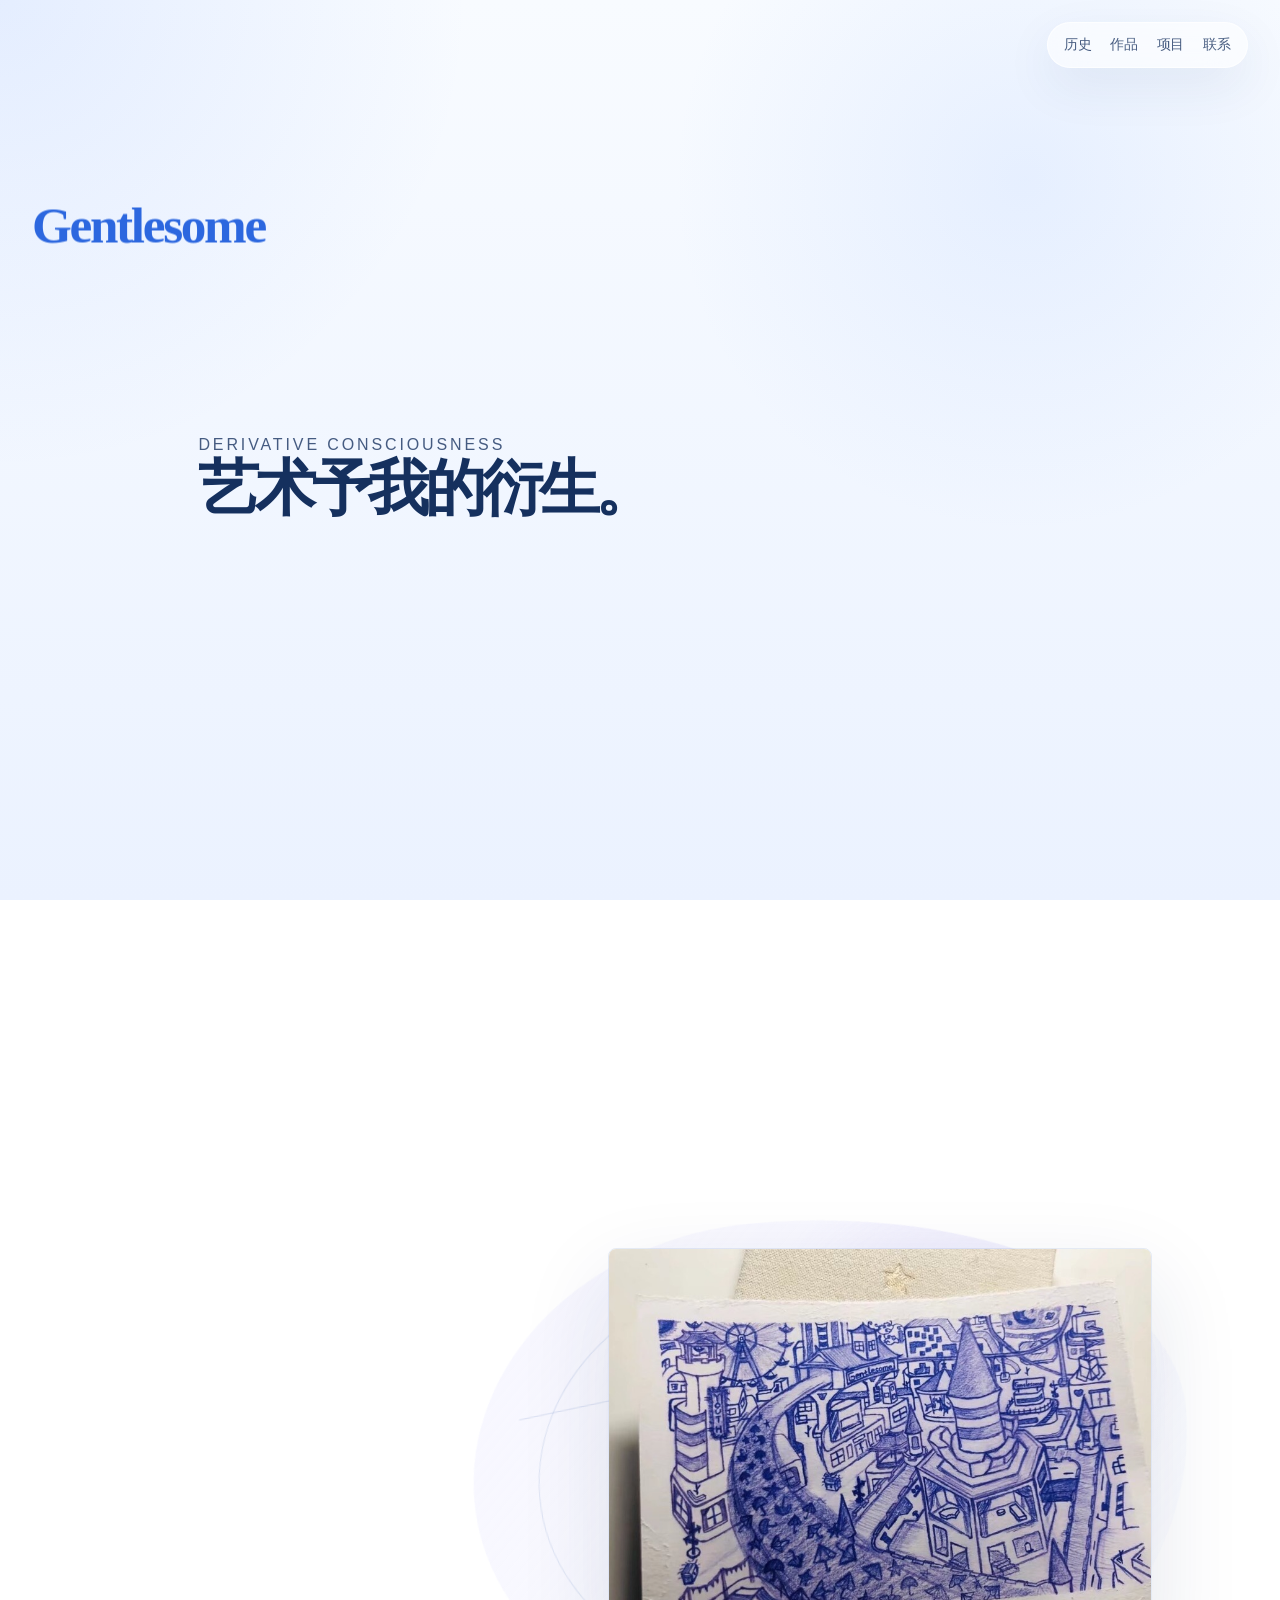
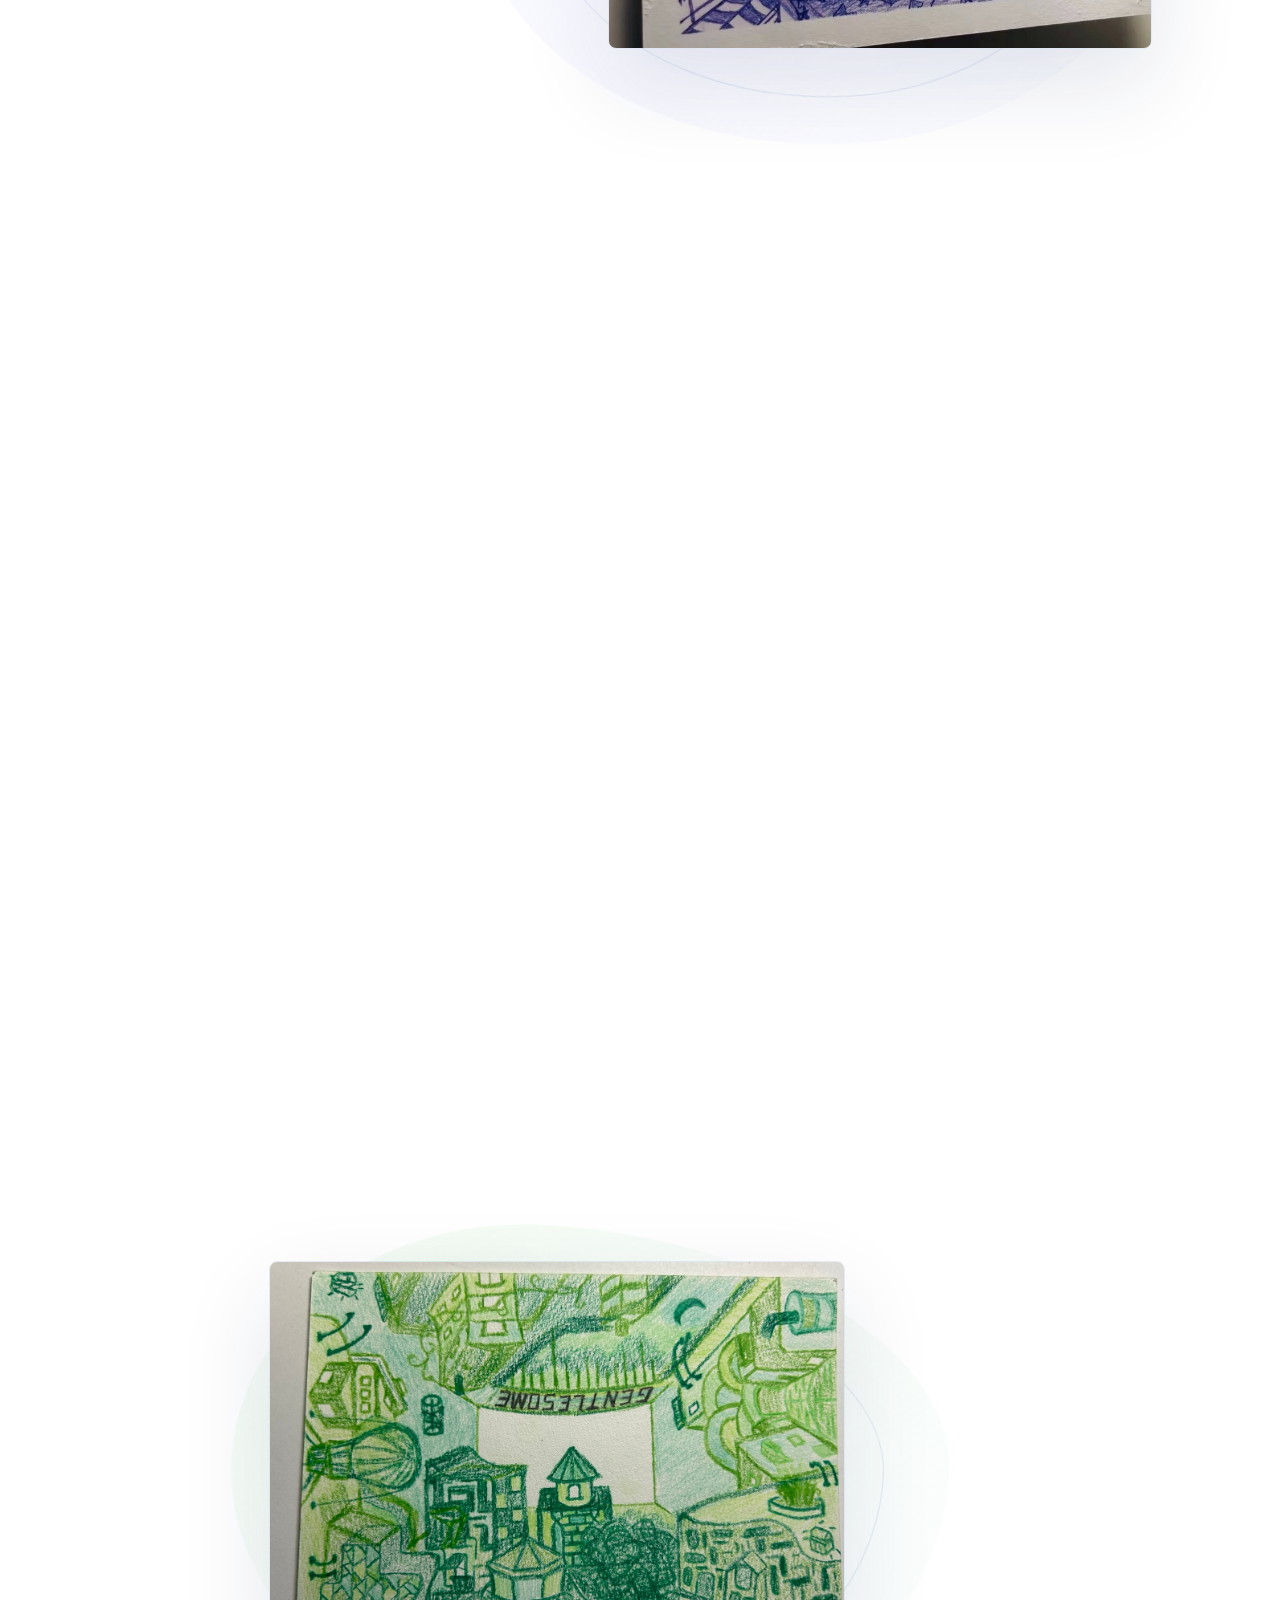
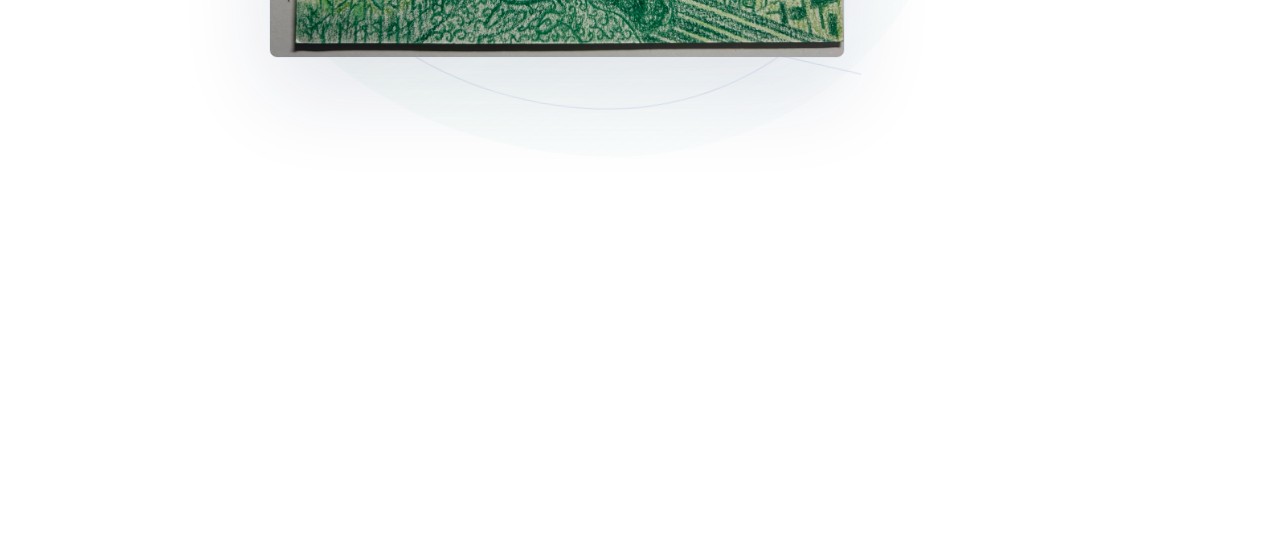
==== commit ff603cae: "Update logo personal space links" ====
--- a/art-consciousness.html
+++ b/art-consciousness.html
@@ -3,11 +3,11 @@
   <head>
     <meta charset="UTF-8" />
     <meta name="viewport" content="width=device-width, initial-scale=1.0" />
-    <title>Gentlesome · 艺术意识的予我的衍生</title>
+    <title>Gentlesome · 艺术予我的衍生</title>
     <link rel="stylesheet" href="./styles.css" />
   </head>
   <body class="art-consciousness-page">
-    <a class="logo" href="./index.html" aria-label="返回首页" data-logo="Gentlesome">Gentlesome</a>
+    <a class="logo" href="./login.html" aria-label="进入 Gentlesome 个人空间" data-logo="Gentlesome">Gentlesome</a>
     <header class="site-header">
       <nav class="site-nav" aria-label="主导航">
         <a href="./history.html">历史</a>
@@ -21,7 +21,7 @@
       <section class="panel art-consciousness-intro">
         <div class="editor-intro reveal page-intro">
           <p class="eyebrow">Derivative Consciousness</p>
-          <h1>艺术意识的予我的衍生。</h1>
+          <h1>艺术予我的衍生。</h1>
         </div>
       </section>
 
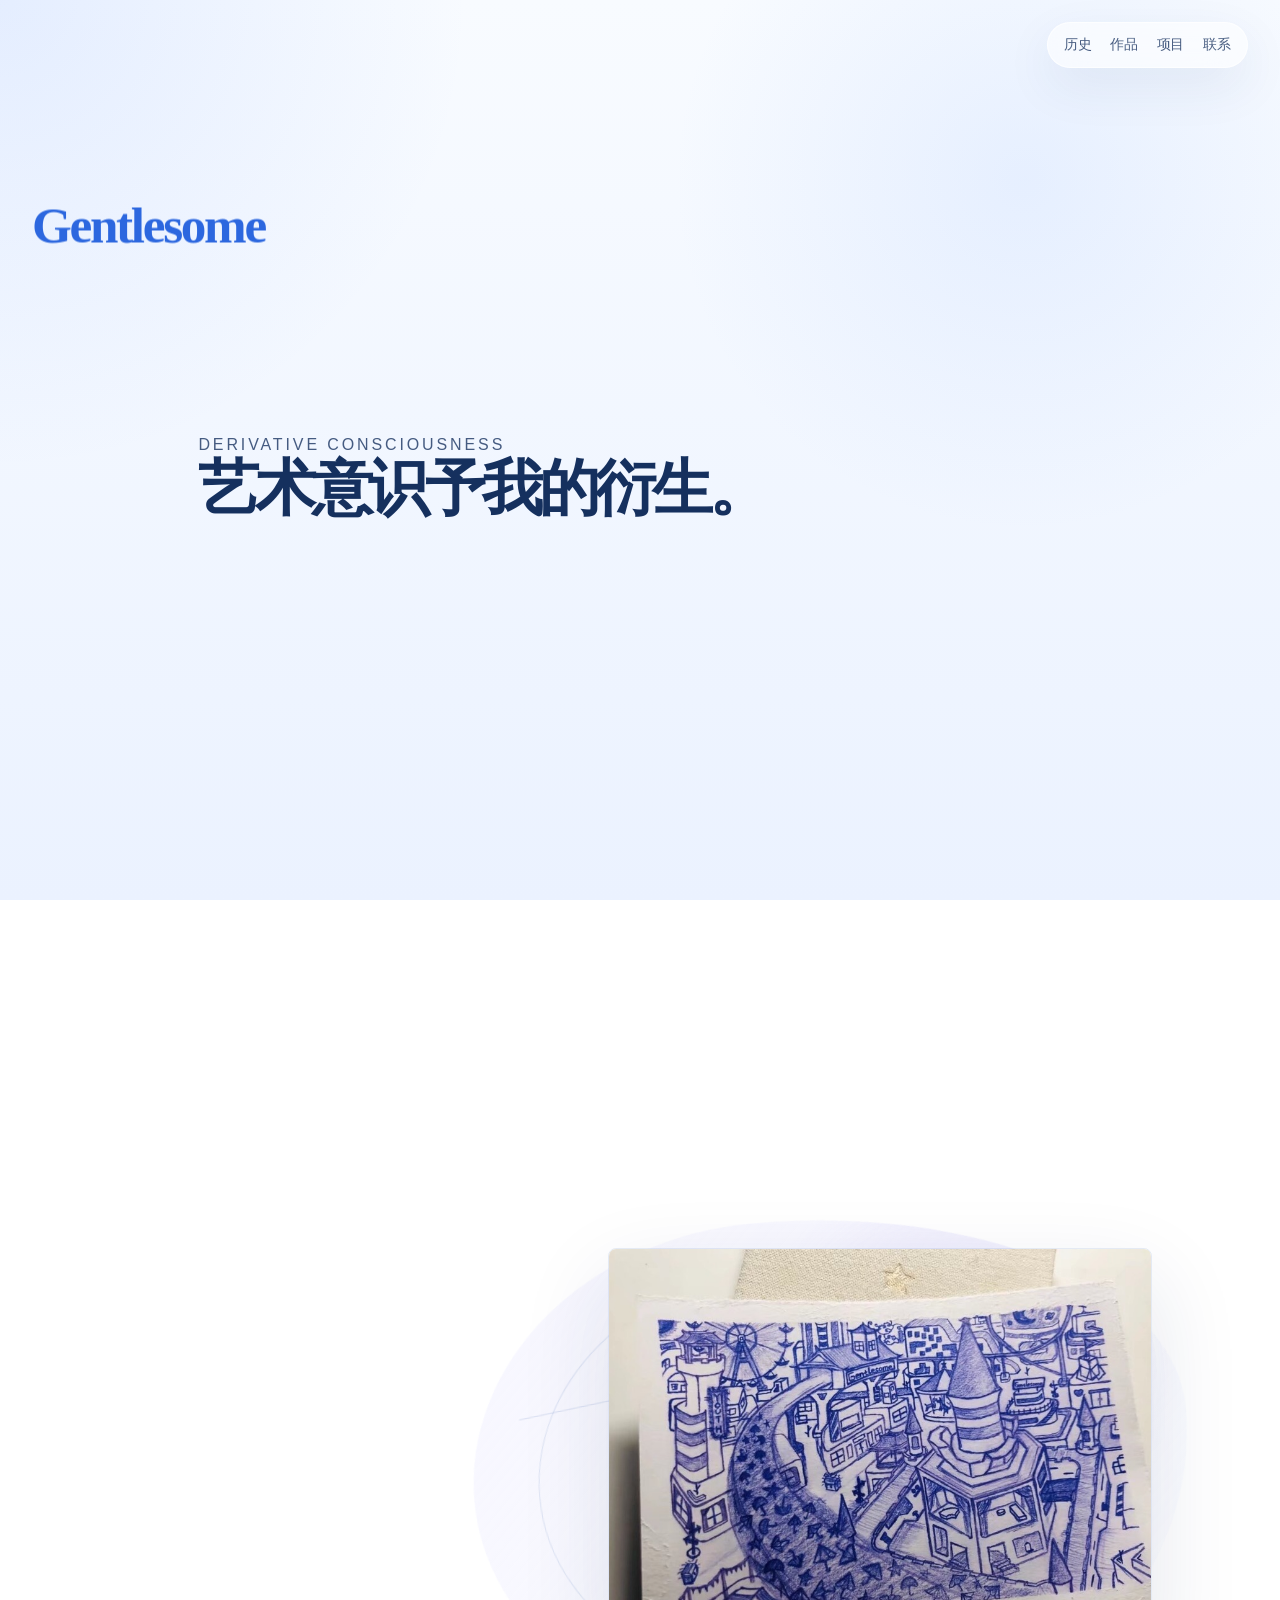
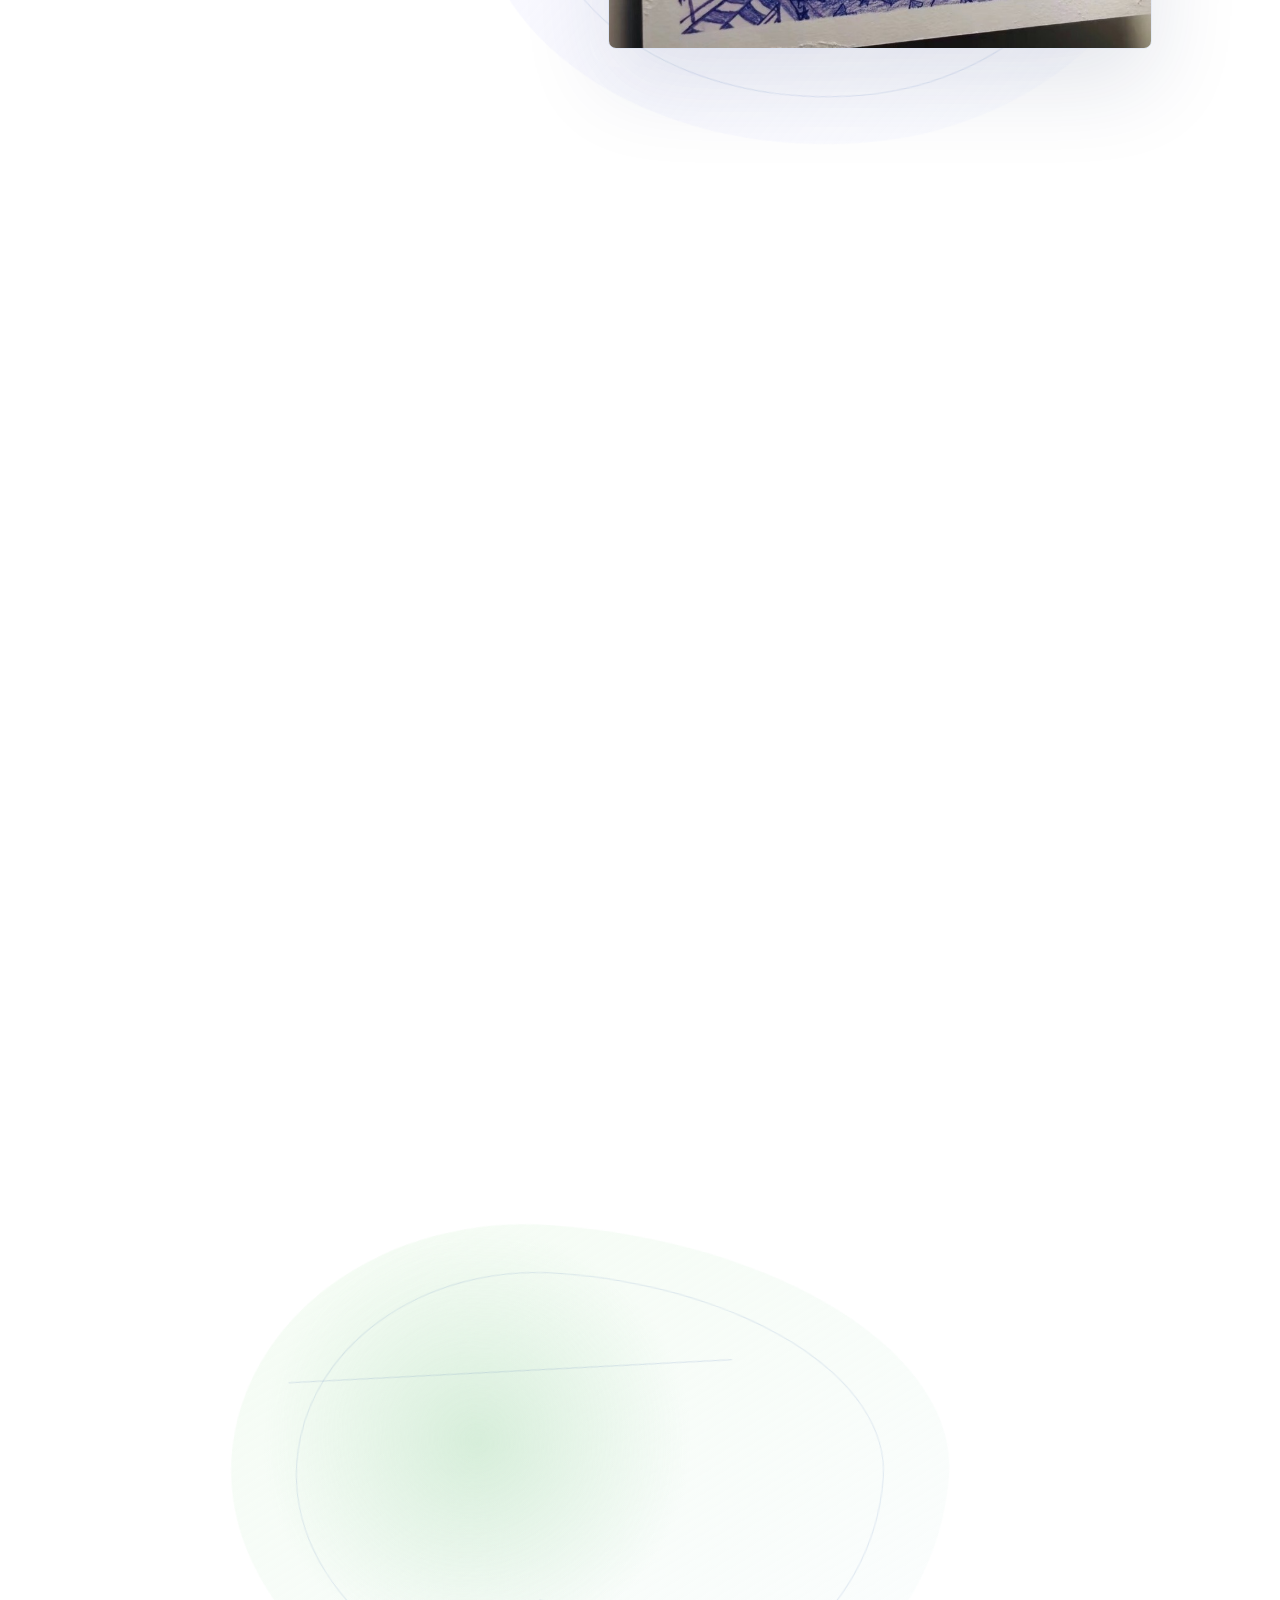
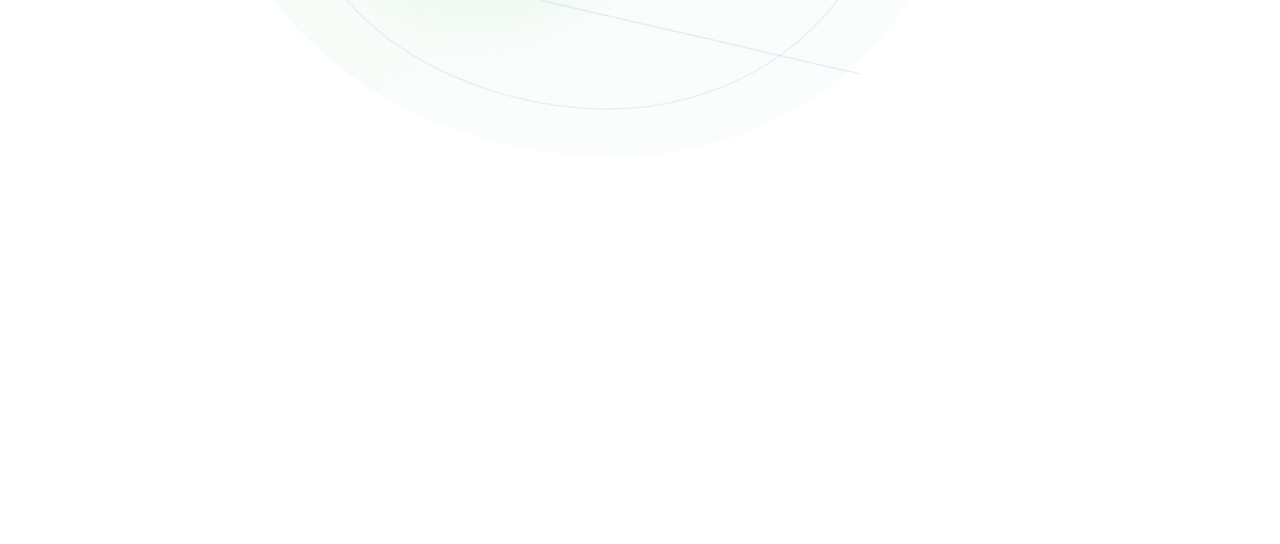
==== commit 8ef6e518: "Correct art consciousness title" ====
--- a/art-consciousness.html
+++ b/art-consciousness.html
@@ -3,7 +3,7 @@
   <head>
     <meta charset="UTF-8" />
     <meta name="viewport" content="width=device-width, initial-scale=1.0" />
-    <title>Gentlesome · 艺术予我的衍生</title>
+    <title>Gentlesome · 艺术意识予我的衍生</title>
     <link rel="stylesheet" href="./styles.css" />
   </head>
   <body class="art-consciousness-page">
@@ -21,7 +21,7 @@
       <section class="panel art-consciousness-intro">
         <div class="editor-intro reveal page-intro">
           <p class="eyebrow">Derivative Consciousness</p>
-          <h1>艺术予我的衍生。</h1>
+          <h1>艺术意识予我的衍生。</h1>
         </div>
       </section>
 
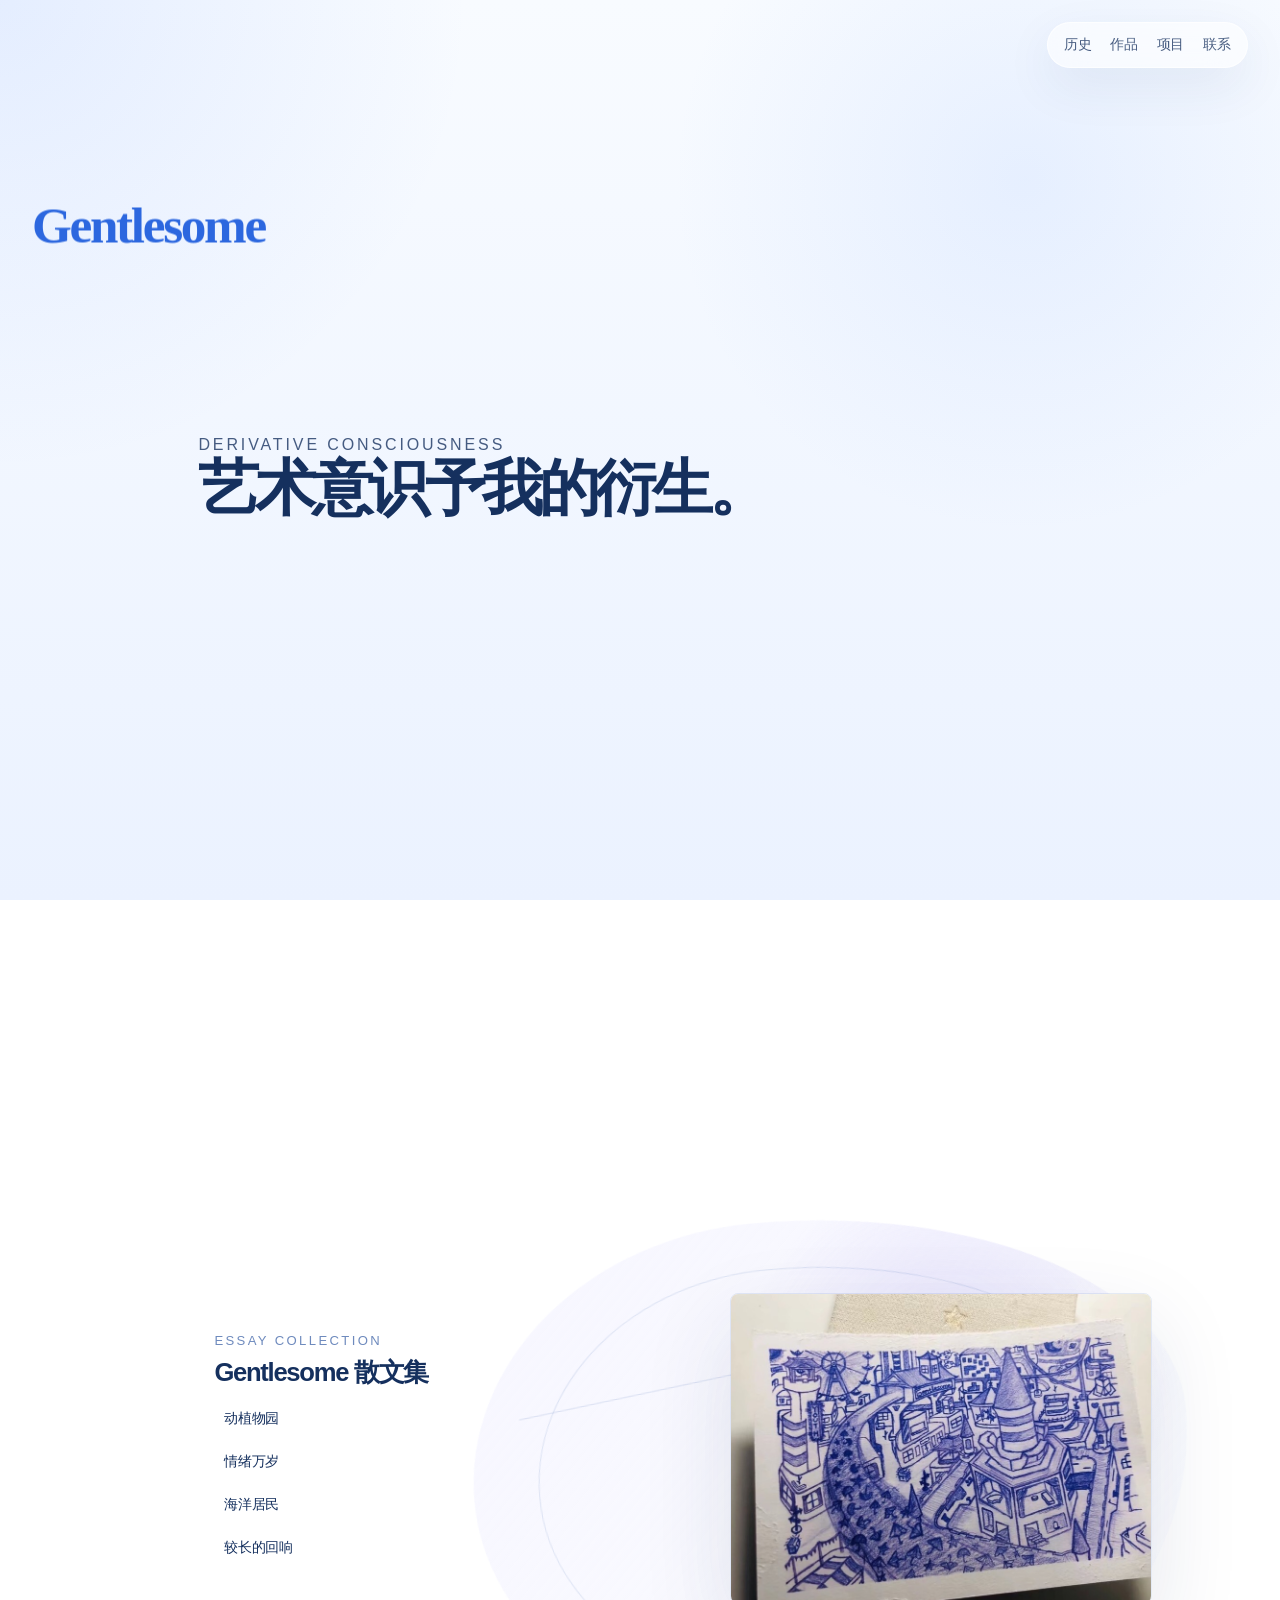
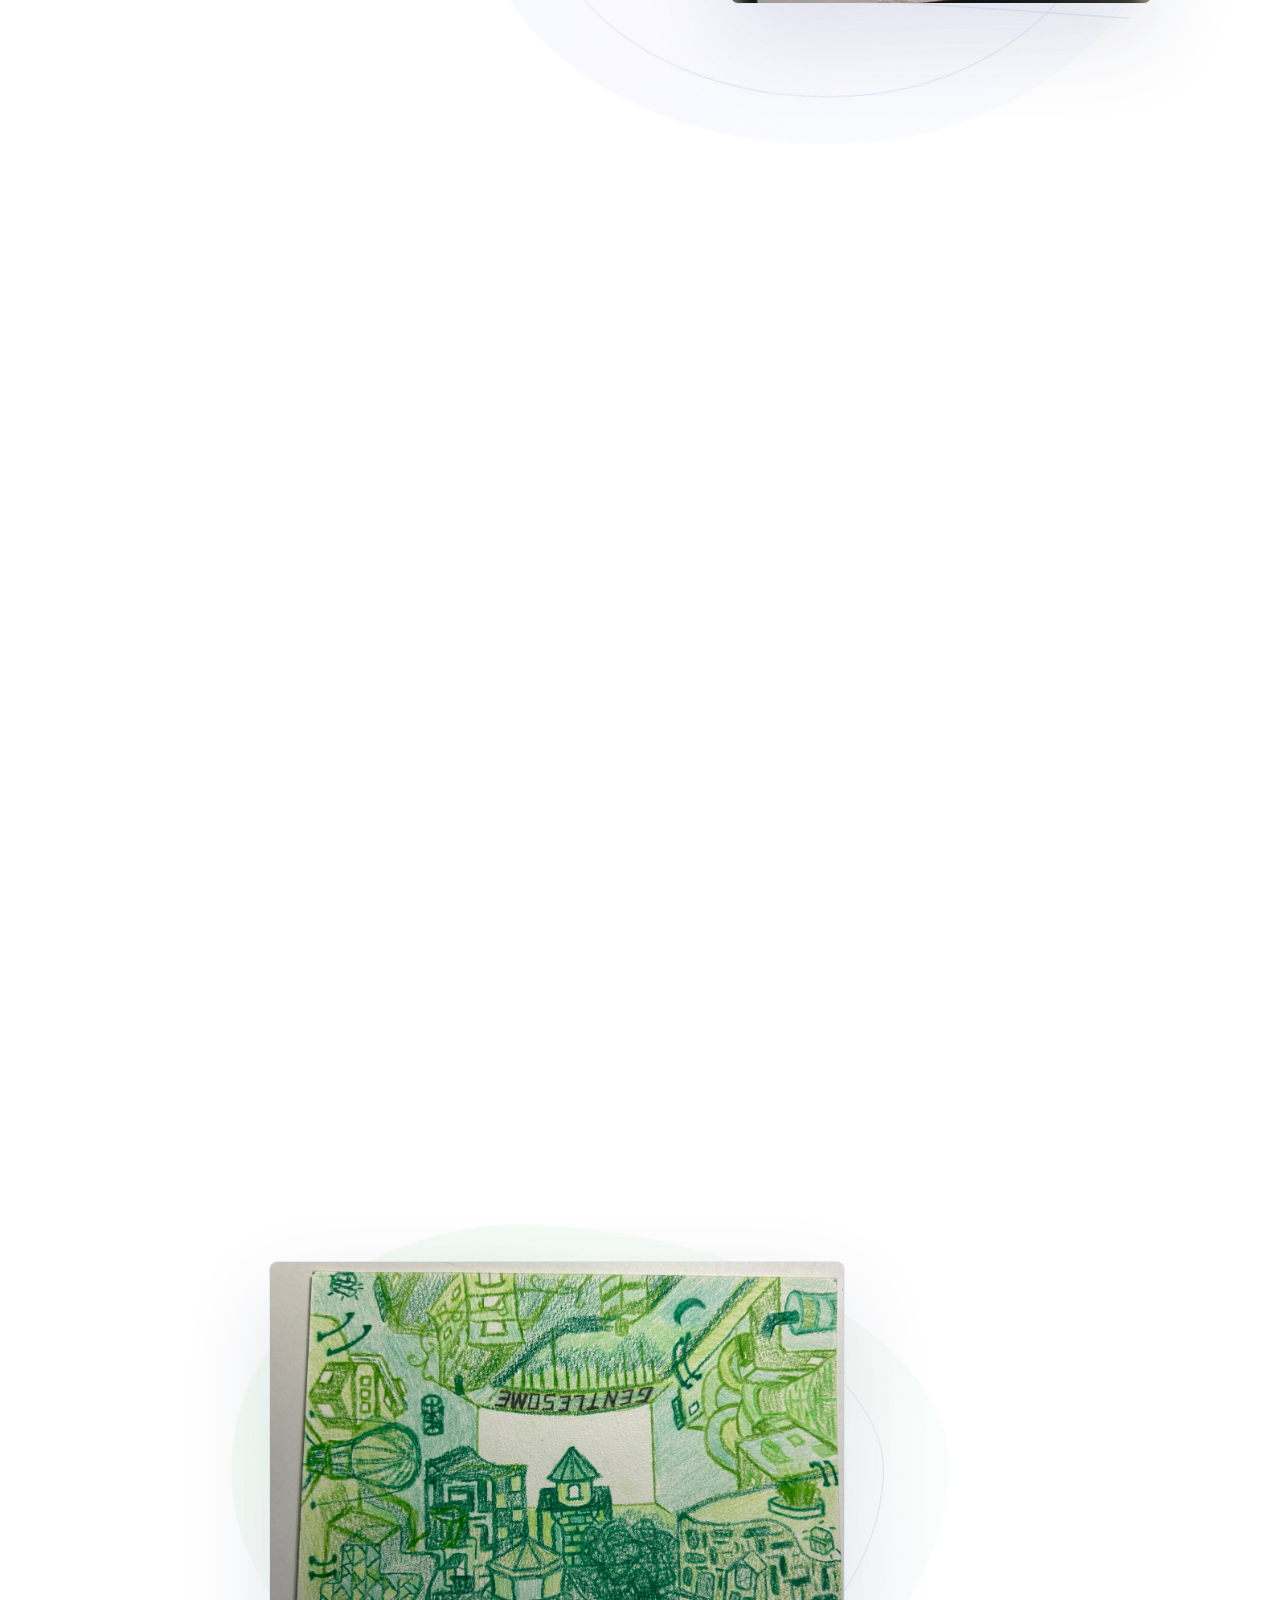
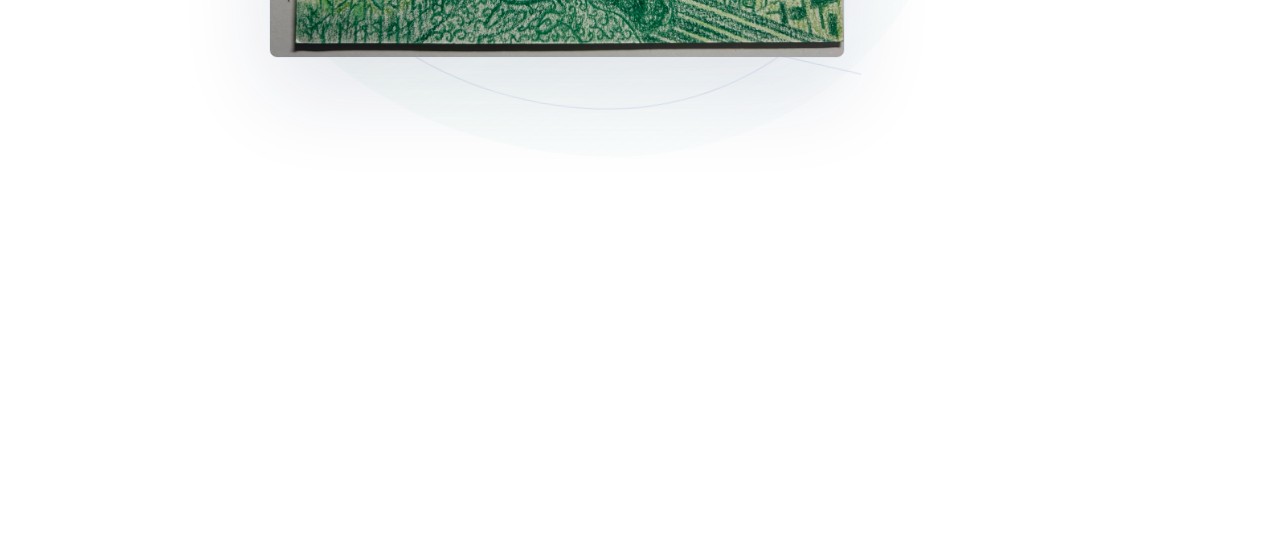
==== commit fb7f307a: "Refine essay library UI and align poetry section titles" ====
--- a/art-consciousness.html
+++ b/art-consciousness.html
@@ -26,6 +26,19 @@
       </section>
 
       <section class="art-piece art-piece-purple" data-art-tone="purple">
+        <aside class="essay-hub reveal" data-essay-library>
+          <div class="essay-hub-head">
+            <p class="eyebrow">Essay Collection</p>
+            <h2>Gentlesome 散文集</h2>
+          </div>
+          <div class="essay-hub-grid">
+            <div class="essay-category-list" data-essay-categories></div>
+            <aside class="essay-side-window" data-essay-side-window aria-label="分类文章题目" hidden>
+              <p class="essay-side-title" data-essay-side-title>请选择分类</p>
+              <div class="essay-side-list" data-essay-side-list></div>
+            </aside>
+          </div>
+        </aside>
         <div class="art-field" aria-hidden="true">
           <span class="art-field-line art-field-line-a"></span>
           <span class="art-field-line art-field-line-b"></span>
@@ -44,7 +57,20 @@
           <img class="art-crop-green" src="./assets/art-consciousness-green.jpeg" alt="绿色线描城市作品" />
         </figure>
       </section>
+
     </main>
+
+    <div class="essay-modal" data-essay-modal hidden>
+      <div class="essay-backdrop" data-close-essay></div>
+      <article class="essay-panel" role="dialog" aria-modal="true" aria-labelledby="essay-title">
+        <button type="button" class="essay-close" aria-label="关闭文章" data-close-essay>
+          ×
+        </button>
+        <p class="essay-kicker" data-essay-section></p>
+        <h2 id="essay-title" data-essay-title></h2>
+        <div class="essay-body" data-essay-body></div>
+      </article>
+    </div>
 
     <div class="contact-modal" data-contact-modal hidden>
       <div class="contact-backdrop" data-close-contact></div>
@@ -58,6 +84,7 @@
       </section>
     </div>
 
+    <script src="./essays-data.js"></script>
     <script src="./script.js"></script>
   </body>
 </html>
--- a/styles.css
+++ b/styles.css
@@ -928,6 +928,282 @@
     linear-gradient(180deg, rgba(247, 251, 255, 0.08), rgba(226, 246, 228, 0.3) 52%, rgba(235, 242, 255, 0.08));
 }
 
+.art-piece-purple {
+  gap: clamp(1rem, 2.4vw, 2.4rem);
+}
+
+.essay-hub {
+  position: relative;
+  z-index: 3;
+  width: min(40rem, 48vw);
+  margin-right: clamp(0.4rem, 1.4vw, 1.4rem);
+  padding: 1rem;
+  border-radius: 20px;
+  border: 0;
+  background: transparent;
+  box-shadow: none;
+  backdrop-filter: none;
+  pointer-events: auto;
+}
+
+.essay-hub-head h2 {
+  margin: 0;
+  font-size: clamp(1.24rem, 2vw, 1.62rem);
+  letter-spacing: -0.05em;
+}
+
+.essay-hub-head .eyebrow {
+  margin-bottom: 0.42rem;
+}
+
+.essay-hub-grid {
+  margin-top: 0.76rem;
+  display: grid;
+  grid-template-columns: max-content;
+  gap: 0;
+  align-items: start;
+}
+
+.essay-hub.is-side-open .essay-hub-grid {
+  grid-template-columns: max-content minmax(11.8rem, 15.8rem);
+  gap: 0.72rem;
+}
+
+.essay-category-list {
+  display: grid;
+  gap: 0.62rem;
+  align-content: start;
+  justify-items: start;
+}
+
+.essay-category-item {
+  display: grid;
+  gap: 0.32rem;
+  justify-items: start;
+}
+
+.essay-category-button {
+  appearance: none;
+  display: inline-flex;
+  align-items: center;
+  border: 0;
+  width: fit-content;
+  max-width: 100%;
+  border-radius: 16px;
+  min-height: 2.06rem;
+  padding: 0.38rem 0.62rem;
+  color: inherit;
+  background: rgba(255, 255, 255, 0.4);
+  text-align: left;
+  cursor: pointer;
+  transition:
+    transform 260ms ease,
+    background-color 260ms ease,
+    box-shadow 260ms ease;
+}
+
+.essay-category-button span {
+  display: none;
+}
+
+.essay-category-button strong {
+  display: block;
+  margin-top: 0;
+  font-size: 0.9rem;
+  font-weight: 500;
+  letter-spacing: -0.02em;
+  text-align: left;
+}
+
+.essay-category-button[data-essay-tone="green"] {
+  background: transparent;
+}
+
+.essay-category-button[data-essay-tone="yellow"] {
+  background: transparent;
+}
+
+.essay-category-button[data-essay-tone="blue"] {
+  background: transparent;
+}
+
+.essay-category-button[data-essay-tone="purple"] {
+  background: transparent;
+}
+
+.essay-category-button:hover,
+.essay-category-button:focus-visible {
+  transform: translateY(-2px);
+  background: rgba(255, 255, 255, 0.54);
+  box-shadow: 0 8px 20px rgba(52, 79, 129, 0.11);
+}
+
+.essay-category-button.is-active {
+  background: rgba(255, 255, 255, 0.64);
+  box-shadow:
+    0 10px 24px rgba(52, 79, 129, 0.12),
+    inset 0 0 0 1px rgba(255, 255, 255, 0.7);
+  text-decoration: none;
+}
+
+.essay-title-list[hidden] {
+  display: none;
+}
+
+.essay-side-window {
+  display: grid;
+  gap: 0.42rem;
+  align-content: start;
+  width: min(100%, 15.8rem);
+  min-height: 10rem;
+  max-height: 14.4rem;
+  padding: 0.54rem 0.56rem;
+  border-radius: 12px;
+  background: rgba(255, 255, 255, 0.38);
+  box-shadow:
+    inset 0 0 0 1px rgba(255, 255, 255, 0.46),
+    0 10px 24px rgba(46, 69, 116, 0.1);
+}
+
+.essay-side-window[hidden] {
+  display: none;
+}
+
+.essay-side-title {
+  margin: 0;
+  font-size: 0.8rem;
+  color: rgba(24, 52, 103, 0.72);
+  letter-spacing: -0.02em;
+}
+
+.essay-side-list {
+  display: grid;
+  gap: 0.22rem;
+  max-height: 12rem;
+  overflow: auto;
+  padding-right: 0.2rem;
+  scrollbar-width: thin;
+  scrollbar-color: rgba(82, 130, 219, 0.5) rgba(231, 239, 253, 0.72);
+}
+
+.essay-side-list::-webkit-scrollbar {
+  width: 6px;
+}
+
+.essay-side-list::-webkit-scrollbar-track {
+  background: rgba(231, 239, 253, 0.72);
+  border-radius: 999px;
+}
+
+.essay-side-list::-webkit-scrollbar-thumb {
+  background: rgba(82, 130, 219, 0.5);
+  border-radius: 999px;
+}
+
+.essay-title-button {
+  appearance: none;
+  border: 0;
+  background: transparent;
+  color: rgba(24, 52, 103, 0.86);
+  font: inherit;
+  font-size: 0.86rem;
+  letter-spacing: -0.02em;
+  text-align: left;
+  cursor: pointer;
+  padding: 0.14rem 0;
+}
+
+.essay-title-button:hover,
+.essay-title-button:focus-visible {
+  text-decoration: underline;
+  text-underline-offset: 0.15em;
+}
+
+.essay-panel::-webkit-scrollbar {
+  width: 7px;
+}
+
+.essay-panel::-webkit-scrollbar-track {
+  background: rgba(231, 239, 253, 0.8);
+  border-radius: 999px;
+}
+
+.essay-panel::-webkit-scrollbar-thumb {
+  background: rgba(82, 130, 219, 0.54);
+  border-radius: 999px;
+}
+
+.essay-modal[hidden] {
+  display: none;
+}
+
+.essay-modal {
+  position: fixed;
+  inset: 0;
+  z-index: 90;
+}
+
+.essay-backdrop {
+  position: absolute;
+  inset: 0;
+  background: rgba(37, 75, 136, 0.14);
+  backdrop-filter: blur(4px);
+}
+
+.essay-panel {
+  position: relative;
+  z-index: 1;
+  width: min(52rem, calc(100% - 2rem));
+  max-height: 82vh;
+  overflow: auto;
+  margin: 8vh auto 0;
+  padding: 1.1rem 1.25rem 1.3rem;
+  border-radius: 20px;
+  border: 0;
+  background:
+    linear-gradient(180deg, rgba(247, 243, 255, 0.97), rgba(232, 240, 255, 0.9));
+  box-shadow: 0 22px 56px rgba(80, 86, 144, 0.15);
+}
+
+.essay-close {
+  position: absolute;
+  top: 0.56rem;
+  right: 0.72rem;
+  border: 0;
+  background: transparent;
+  color: rgba(26, 56, 111, 0.62);
+  font-size: 1.5rem;
+  line-height: 1;
+  cursor: pointer;
+}
+
+.essay-kicker {
+  margin: 0;
+  font-size: 0.78rem;
+  letter-spacing: 0.13em;
+  text-transform: uppercase;
+  color: rgba(33, 76, 154, 0.65);
+}
+
+.essay-panel h2 {
+  margin: 0.5rem 0 0;
+  font-size: clamp(1.28rem, 2.3vw, 1.9rem);
+  letter-spacing: -0.05em;
+}
+
+.essay-body {
+  margin-top: 0.96rem;
+  display: grid;
+  gap: 0.62rem;
+  color: rgba(22, 50, 101, 0.86);
+  line-height: 1.78;
+  font-size: 0.98rem;
+}
+
+.essay-body p {
+  margin: 0;
+}
+
 .editor-main {
   width: min(var(--max-width), 100%);
   margin: 0 auto;
@@ -1442,6 +1718,17 @@
     padding-right: 2rem;
   }
 
+  .art-piece-purple {
+    flex-direction: column;
+    justify-content: center;
+    align-items: flex-start;
+  }
+
+  .essay-hub {
+    width: min(42rem, 100%);
+    margin: 0;
+  }
+
   .art-field {
     width: min(78vw, 40rem);
   }
@@ -1558,6 +1845,43 @@
     width: min(82vw, 28rem);
   }
 
+  .essay-hub {
+    padding: 0.88rem;
+    border-radius: 16px;
+  }
+
+  .essay-hub-grid {
+    grid-template-columns: minmax(0, 1fr);
+    gap: 0.64rem;
+  }
+
+  .essay-category-list {
+    grid-template-columns: 1fr;
+  }
+
+  .essay-category-button {
+    width: fit-content;
+    max-width: 100%;
+    min-height: 1.96rem;
+    padding: 0.34rem 0.54rem;
+  }
+
+  .essay-side-window {
+    width: min(100%, 14.8rem);
+    max-height: 11.2rem;
+  }
+
+  .essay-side-list {
+    max-height: 9.2rem;
+  }
+
+  .essay-panel {
+    width: calc(100% - 1rem);
+    margin-top: 6.5vh;
+    max-height: 86vh;
+    padding: 0.95rem 1rem 1.06rem;
+  }
+
   .art-field {
     width: 88vw;
     left: 50% !important;
